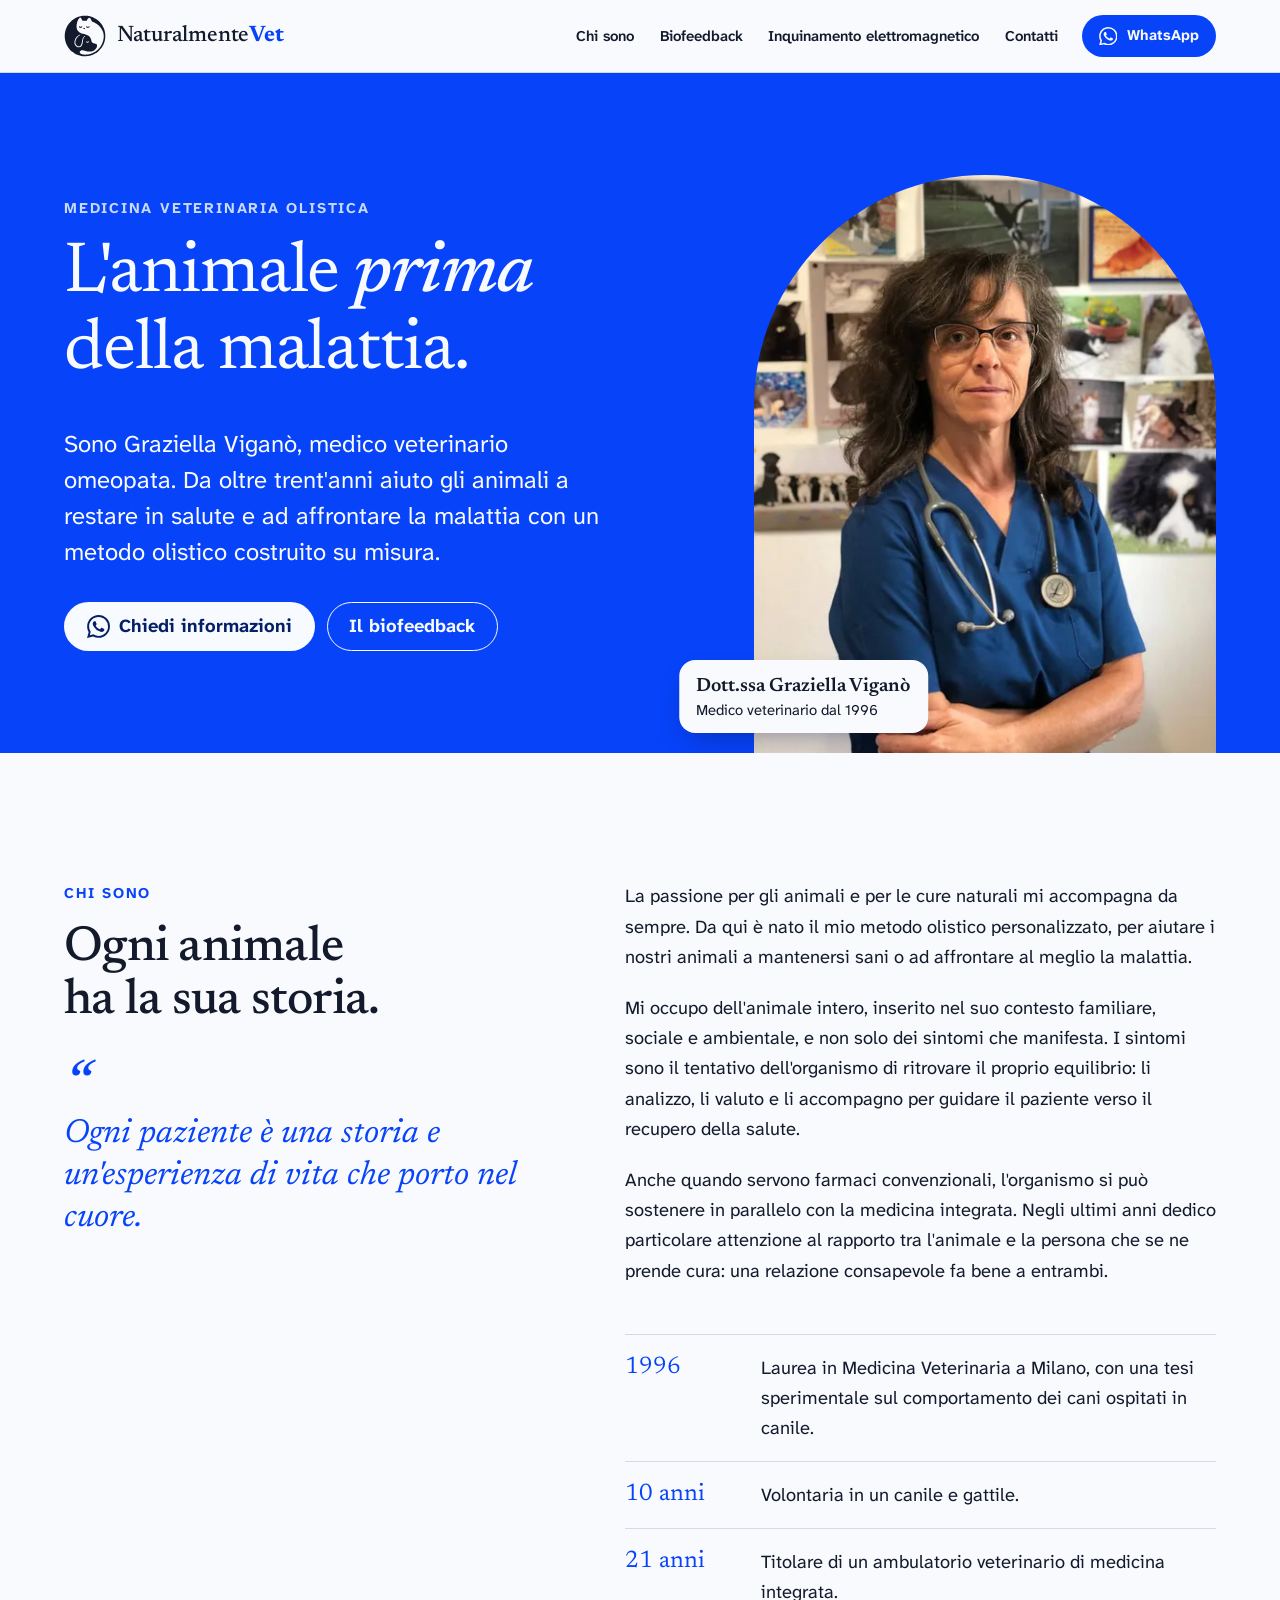
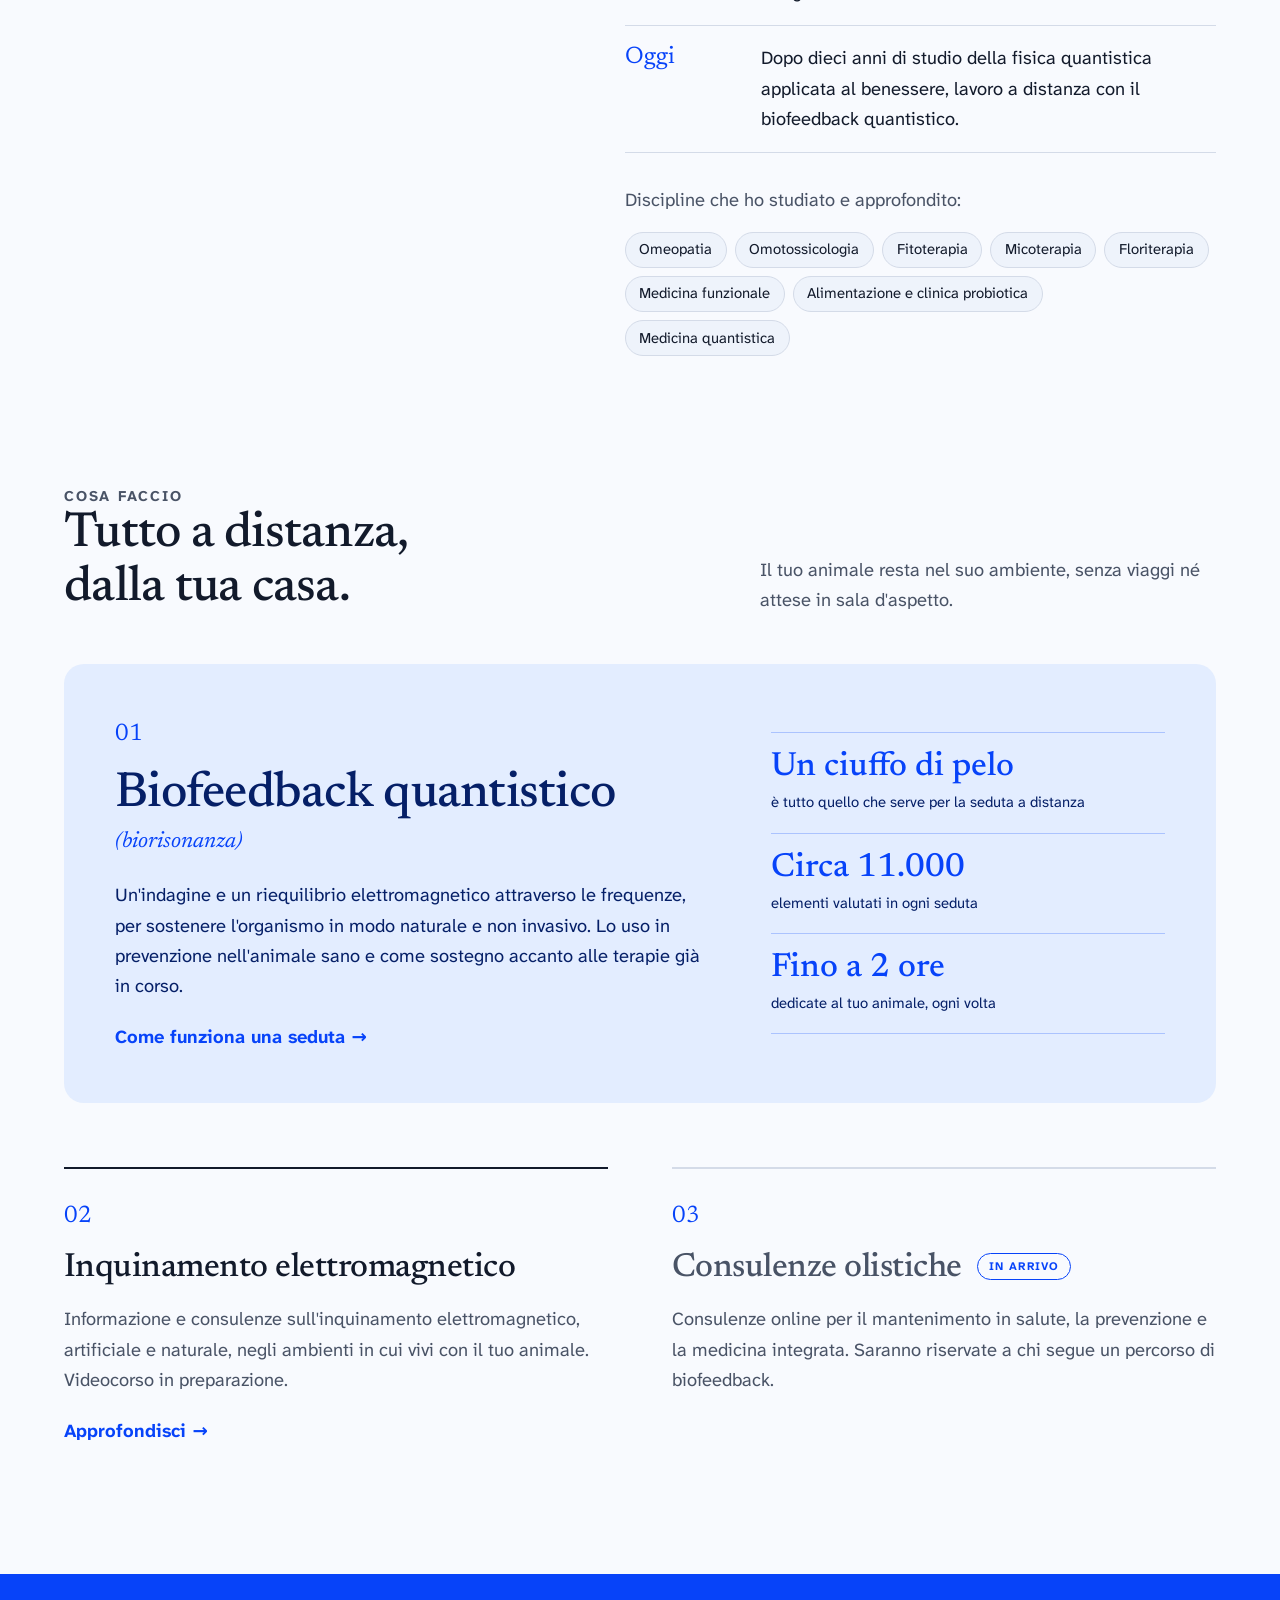
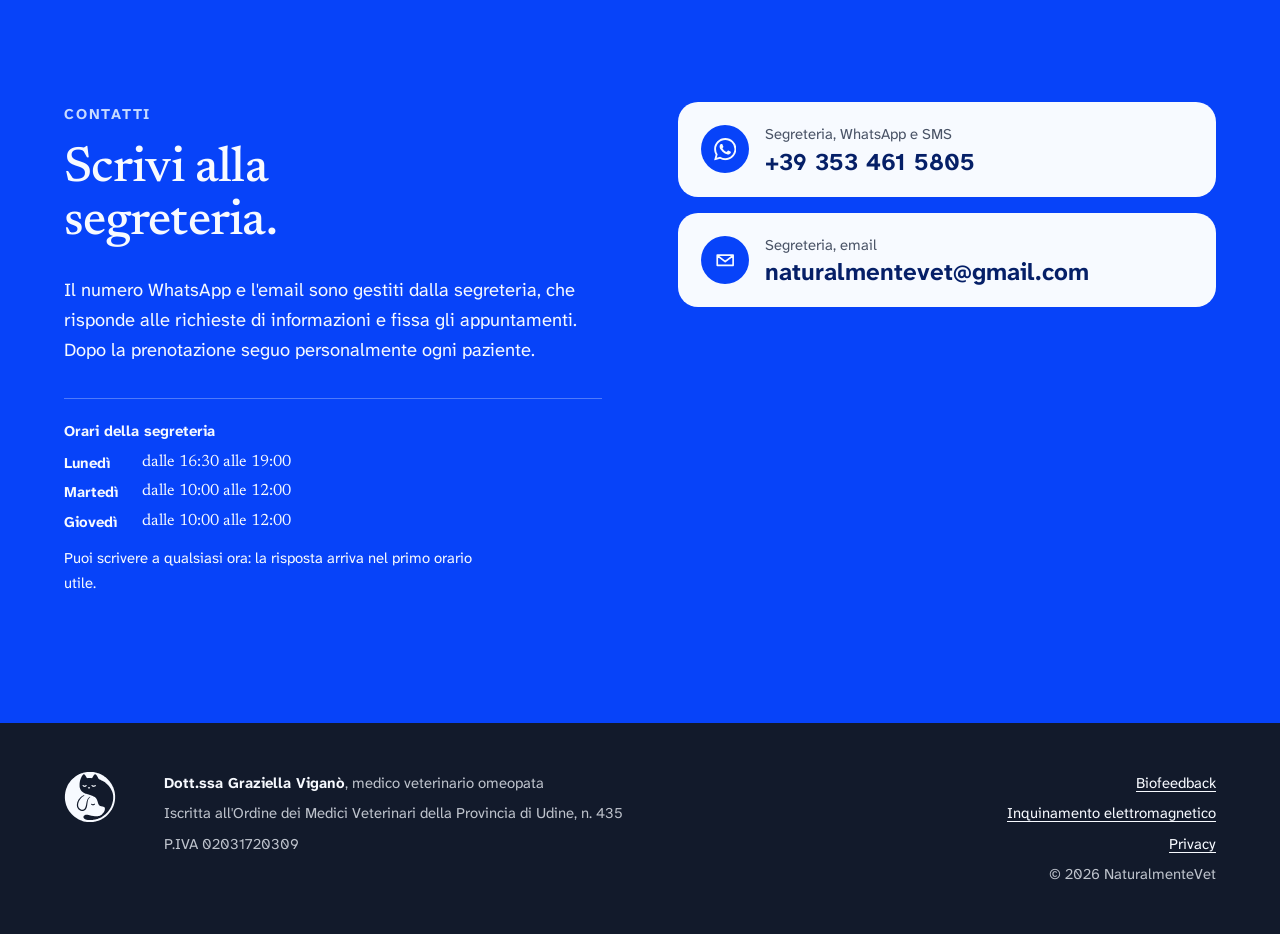
==== index.html @ 512d4fcc "Prima versione del sito naturalmentevet.it Sito statico: home, biofeedback, inquinamento elettromagn" ====
<!doctype html>
<html lang="it">
<head>
  <meta charset="utf-8">
  <meta name="viewport" content="width=device-width, initial-scale=1">
  <title>NaturalmenteVet | Dott.ssa Graziella Viganò, veterinaria olistica</title>
  <meta name="description" content="Graziella Viganò, medico veterinario omeopata dal 1996. Biofeedback quantistico a distanza e informazione sull'inquinamento elettromagnetico per il benessere di cani e gatti.">
  <link rel="canonical" href="https://naturalmentevet.it/">
  <meta name="theme-color" content="#0743f9">
  <meta property="og:type" content="website">
  <meta property="og:locale" content="it_IT">
  <meta property="og:site_name" content="NaturalmenteVet">
  <meta property="og:title" content="NaturalmenteVet | Dott.ssa Graziella Viganò">
  <meta property="og:description" content="Medicina veterinaria olistica e biofeedback quantistico a distanza.">
  <meta property="og:url" content="https://naturalmentevet.it/">
  <meta property="og:image" content="https://naturalmentevet.it/assets/img/og-image.jpg">
  <meta name="twitter:card" content="summary_large_image">
  <link rel="icon" href="favicon.ico" sizes="32x32">
  <link rel="icon" href="favicon.svg" type="image/svg+xml">
  <link rel="apple-touch-icon" href="apple-touch-icon.png">
  <link rel="preload" href="assets/fonts/newsreader.woff2" as="font" type="font/woff2" crossorigin>
  <link rel="preload" href="assets/fonts/atkinson.woff2" as="font" type="font/woff2" crossorigin>
  <link rel="stylesheet" href="assets/css/style.css">
  <script type="application/ld+json">
  {
    "@context": "https://schema.org",
    "@type": "VeterinaryCare",
    "name": "NaturalmenteVet, Dott.ssa Graziella Viganò",
    "url": "https://naturalmentevet.it/",
    "logo": "https://naturalmentevet.it/apple-touch-icon.png",
    "image": "https://naturalmentevet.it/assets/img/graziella-vigano-800.jpg",
    "telephone": "+393534615805",
    "email": "naturalmentevet@gmail.com",
    "areaServed": { "@type": "Country", "name": "Italia" },
    "vatID": "IT02031720309",
    "founder": {
      "@type": "Person",
      "name": "Graziella Viganò",
      "jobTitle": "Medico veterinario omeopata"
    }
  }
  </script>
</head>
<body>
  <a class="skip" href="#contenuto">Vai al contenuto</a>
  <header class="site-header">
    <div class="wrap">
      <a class="brand" href="./" aria-label="NaturalmenteVet, pagina iniziale">
        <img src="assets/img/logo.svg" alt="" width="42" height="42">
        <span class="brand-name">Naturalmente<b>Vet</b></span>
      </a>
      <nav class="nav" id="menu" aria-label="Principale">
        <ul>
          <li><a href="#chi-sono">Chi sono</a></li>
          <li><a href="biofeedback/">Biofeedback</a></li>
          <li><a href="inquinamento-elettromagnetico/">Inquinamento elettromagnetico</a></li>
          <li><a href="#contatti">Contatti</a></li>
        </ul>
      </nav>
      <a class="btn btn-primary btn-sm header-cta" href="https://wa.me/393534615805?text=Buongiorno%2C%20vorrei%20ricevere%20informazioni." target="_blank" rel="noopener" aria-label="Scrivi su WhatsApp">
        <svg aria-hidden="true"><use href="assets/img/icons.svg#i-wa"/></svg><span>WhatsApp</span>
      </a>
      <button class="menu-toggle" type="button" aria-expanded="false" aria-controls="menu">
        <svg aria-hidden="true"><use href="assets/img/icons.svg#i-menu"/></svg><span class="visually-hidden">Menu</span>
      </button>
    </div>
  </header>

  <main id="contenuto">
    <section class="hero" aria-labelledby="hero-title">
      <div class="wrap">
        <div class="hero-text">
          <p class="eyebrow rise">Medicina veterinaria olistica</p>
          <h1 id="hero-title" class="rise rise-2">L'animale <em>prima</em> della malattia.</h1>
          <p class="hero-lead rise rise-3">Sono Graziella Viganò, medico veterinario omeopata. Da oltre trent'anni aiuto gli animali a restare in salute e ad affrontare la malattia con un metodo olistico costruito su misura.</p>
          <div class="hero-actions rise rise-4">
            <a class="btn btn-light" href="https://wa.me/393534615805?text=Buongiorno%2C%20vorrei%20ricevere%20informazioni." target="_blank" rel="noopener">
              <svg aria-hidden="true"><use href="assets/img/icons.svg#i-wa"/></svg>Chiedi informazioni
            </a>
            <a class="btn btn-ghost" href="biofeedback/">Il biofeedback</a>
          </div>
        </div>
        <figure class="hero-figure rise rise-3">
          <picture>
            <source type="image/webp" srcset="assets/img/graziella-vigano-480.webp 480w, assets/img/graziella-vigano-800.webp 800w" sizes="(max-width: 52rem) 85vw, 32vw">
            <img src="assets/img/graziella-vigano-800.jpg" srcset="assets/img/graziella-vigano-480.jpg 480w, assets/img/graziella-vigano-800.jpg 800w" sizes="(max-width: 52rem) 85vw, 32vw" width="800" height="1000" alt="La dottoressa Graziella Viganò in divisa blu con lo stetoscopio, davanti a una parete di fotografie di cani e gatti" fetchpriority="high">
          </picture>
          <figcaption><strong>Dott.ssa Graziella Viganò</strong>Medico veterinario dal 1996</figcaption>
        </figure>
      </div>
    </section>

    <section class="section" id="chi-sono" aria-labelledby="chi-sono-title">
      <div class="wrap about">
        <div class="about-intro">
          <p class="eyebrow">Chi sono</p>
          <h2 id="chi-sono-title">Ogni animale ha la sua storia.</h2>
          <blockquote class="quote">Ogni paziente è una storia e un'esperienza di vita che porto nel cuore.</blockquote>
        </div>
        <div>
          <div class="prose">
            <p>La passione per gli animali e per le cure naturali mi accompagna da sempre. Da qui è nato il mio metodo olistico personalizzato, per aiutare i nostri animali a mantenersi sani o ad affrontare al meglio la malattia.</p>
            <p>Mi occupo dell'animale intero, inserito nel suo contesto familiare, sociale e ambientale, e non solo dei sintomi che manifesta. I sintomi sono il tentativo dell'organismo di ritrovare il proprio equilibrio: li analizzo, li valuto e li accompagno per guidare il paziente verso il recupero della salute.</p>
            <p>Anche quando servono farmaci convenzionali, l'organismo si può sostenere in parallelo con la medicina integrata. Negli ultimi anni dedico particolare attenzione al rapporto tra l'animale e la persona che se ne prende cura: una relazione consapevole fa bene a entrambi.</p>
          </div>

          <ol class="timeline" aria-label="Percorso professionale">
            <li><span class="when">1996</span><p>Laurea in Medicina Veterinaria a Milano, con una tesi sperimentale sul comportamento dei cani ospitati in canile.</p></li>
            <li><span class="when">10 anni</span><p>Volontaria in un canile e gattile.</p></li>
            <li><span class="when">21 anni</span><p>Titolare di un ambulatorio veterinario di medicina integrata.</p></li>
            <li><span class="when">Oggi</span><p>Dopo dieci anni di studio della fisica quantistica applicata al benessere, lavoro a distanza con il biofeedback quantistico.</p></li>
          </ol>

          <p class="muted" style="margin:2rem 0 0">Discipline che ho studiato e approfondito:</p>
          <ul class="chips">
            <li>Omeopatia</li><li>Omotossicologia</li><li>Fitoterapia</li><li>Micoterapia</li><li>Floriterapia</li><li>Medicina funzionale</li><li>Alimentazione e clinica probiotica</li><li>Medicina quantistica</li>
          </ul>
        </div>
      </div>
    </section>

    <section class="section" id="servizi" aria-labelledby="servizi-title" style="padding-top:0">
      <div class="wrap">
        <div class="services-head">
          <div>
            <p class="eyebrow">Cosa faccio</p>
            <h2 id="servizi-title">Tutto a distanza, dalla tua casa.</h2>
          </div>
          <p>Il tuo animale resta nel suo ambiente, senza viaggi né attese in sala d'aspetto.</p>
        </div>

        <article class="feature">
          <div>
            <p class="num">01</p>
            <h3>Biofeedback quantistico <small>(biorisonanza)</small></h3>
            <p>Un'indagine e un riequilibrio elettromagnetico attraverso le frequenze, per sostenere l'organismo in modo naturale e non invasivo. Lo uso in prevenzione nell'animale sano e come sostegno accanto alle terapie già in corso.</p>
            <a class="link-arrow" href="biofeedback/">Come funziona una seduta</a>
          </div>
          <ul class="facts">
            <li><strong>Un ciuffo di pelo</strong><span>è tutto quello che serve per la seduta a distanza</span></li>
            <li><strong>Circa 11.000</strong><span>elementi valutati in ogni seduta</span></li>
            <li><strong>Fino a 2 ore</strong><span>dedicate al tuo animale, ogni volta</span></li>
          </ul>
        </article>

        <div class="service-list">
          <article class="service">
            <p class="num">02</p>
            <h3>Inquinamento elettromagnetico</h3>
            <p>Informazione e consulenze sull'inquinamento elettromagnetico, artificiale e naturale, negli ambienti in cui vivi con il tuo animale. Videocorso in preparazione.</p>
            <a class="link-arrow" href="inquinamento-elettromagnetico/">Approfondisci</a>
          </article>
          <article class="service is-soon">
            <p class="num">03</p>
            <h3>Consulenze olistiche <span class="badge">In arrivo</span></h3>
            <p>Consulenze online per il mantenimento in salute, la prevenzione e la medicina integrata. Saranno riservate a chi segue un percorso di biofeedback.</p>
          </article>
        </div>
      </div>
    </section>

    <section class="section contact" id="contatti" aria-labelledby="contatti-title">
      <div class="wrap">
        <div>
          <p class="eyebrow">Contatti</p>
          <h2 id="contatti-title">Scrivi alla segreteria.</h2>
          <p>Il numero WhatsApp e l'email sono gestiti dalla segreteria, che risponde alle richieste di informazioni e fissa gli appuntamenti. Dopo la prenotazione seguo personalmente ogni paziente.</p>
          <div class="hours">
            <p style="margin:0"><strong>Orari della segreteria</strong></p>
            <dl>
              <dt>Lunedì</dt><dd>dalle 16:30 alle 19:00</dd>
              <dt>Martedì</dt><dd>dalle 10:00 alle 12:00</dd>
              <dt>Giovedì</dt><dd>dalle 10:00 alle 12:00</dd>
            </dl>
            <p style="margin:0.75rem 0 0">Puoi scrivere a qualsiasi ora: la risposta arriva nel primo orario utile.</p>
          </div>
        </div>
        <ul class="channels">
          <li>
            <a class="channel" href="https://wa.me/393534615805?text=Buongiorno%2C%20vorrei%20ricevere%20informazioni." target="_blank" rel="noopener">
              <span class="icon"><svg aria-hidden="true"><use href="assets/img/icons.svg#i-wa"/></svg></span>
              <span><small>Segreteria, WhatsApp e SMS</small><strong>+39 353 461 5805</strong></span>
            </a>
          </li>
          <li>
            <a class="channel" href="mailto:naturalmentevet@gmail.com?subject=Richiesta%20informazioni%20dal%20sito">
              <span class="icon"><svg aria-hidden="true"><use href="assets/img/icons.svg#i-mail"/></svg></span>
              <span><small>Segreteria, email</small><strong>naturalmentevet@gmail.com</strong></span>
            </a>
          </li>
        </ul>
      </div>
    </section>
  </main>

  <footer class="site-footer">
    <div class="wrap">
      <img src="assets/img/logo-light.svg" alt="" width="52" height="52">
      <div>
        <p><strong>Dott.ssa Graziella Viganò</strong>, medico veterinario omeopata</p>
        <p>Iscritta all'Ordine dei Medici Veterinari della Provincia di Udine, n. 435</p>
        <p>P.IVA 02031720309</p>
      </div>
      <ul class="footer-links">
        <li><a href="biofeedback/">Biofeedback</a></li>
        <li><a href="inquinamento-elettromagnetico/">Inquinamento elettromagnetico</a></li>
        <li><a href="privacy/">Privacy</a></li>
        <li>&copy; <span data-year>2026</span> NaturalmenteVet</li>
      </ul>
    </div>
  </footer>

  <script src="assets/js/main.js" defer></script>
</body>
</html>
---- assets/css/style.css ----
/* NaturalmenteVet: foglio di stile unico.
   Palette in OKLCH con fallback esadecimale per browser datati. */

@font-face {
  font-family: "Newsreader";
  src: url("../fonts/newsreader.woff2") format("woff2");
  font-weight: 200 800;
  font-style: normal;
  font-display: swap;
}
@font-face {
  font-family: "Newsreader";
  src: url("../fonts/newsreader-italic.woff2") format("woff2");
  font-weight: 200 800;
  font-style: italic;
  font-display: swap;
}
@font-face {
  font-family: "Atkinson Hyperlegible Next";
  src: url("../fonts/atkinson.woff2") format("woff2");
  font-weight: 200 800;
  font-style: normal;
  font-display: swap;
}

:root {
  --blue: #0743f9;
  --blue-strong: #0232d0;
  --blue-ink: #051f67;
  --blue-tint: #e3edff;
  --blue-mist: #c9dbff;
  --ink: #121a2b;
  --ink-soft: #495366;
  --paper: #f8fafe;
  --paper-2: #eef3fb;
  --line: #d4dbe8;
  --on-blue: #f7faff;

  --font-display: "Newsreader", "Iowan Old Style", Georgia, serif;
  --font-body: "Atkinson Hyperlegible Next", "Segoe UI", system-ui, sans-serif;

  --step--1: clamp(0.875rem, 0.85rem + 0.1vw, 0.94rem);
  --step-0: clamp(1.06rem, 1.02rem + 0.2vw, 1.15rem);
  --step-1: clamp(1.3rem, 1.2rem + 0.45vw, 1.5rem);
  --step-2: clamp(1.65rem, 1.45rem + 0.9vw, 2.1rem);
  --step-3: clamp(2.1rem, 1.7rem + 1.8vw, 3.1rem);
  --step-4: clamp(2.6rem, 1.9rem + 3.2vw, 4.6rem);

  --gutter: clamp(1rem, 0.6rem + 2vw, 2.5rem);
  --max: 72rem;
  --radius: 1.25rem;
  --ease-out: cubic-bezier(0.22, 1, 0.36, 1);
}

@supports (color: oklch(0 0 0)) {
  :root {
    --blue: oklch(0.5 0.27 264);
    --blue-strong: oklch(0.43 0.24 264);
    --blue-ink: oklch(0.28 0.13 264);
    --blue-tint: oklch(0.945 0.03 264);
    --blue-mist: oklch(0.89 0.055 264);
    --ink: oklch(0.22 0.035 264);
    --ink-soft: oklch(0.44 0.035 264);
    --paper: oklch(0.985 0.006 264);
    --paper-2: oklch(0.962 0.012 264);
    --line: oklch(0.89 0.02 264);
    --on-blue: oklch(0.985 0.008 264);
  }
}

/* Base */
*, *::before, *::after { box-sizing: border-box; }
html { -webkit-text-size-adjust: 100%; scroll-behavior: smooth; scroll-padding-top: 5.5rem; }
body {
  margin: 0;
  background: var(--paper);
  color: var(--ink);
  font-family: var(--font-body);
  font-size: var(--step-0);
  line-height: 1.65;
  text-rendering: optimizeLegibility;
  -webkit-font-smoothing: antialiased;
}
img, svg { display: block; max-width: 100%; height: auto; }
a { color: var(--blue); text-underline-offset: 0.2em; text-decoration-thickness: 1px; }
a:hover { color: var(--blue-strong); }
:focus-visible { outline: 3px solid var(--blue); outline-offset: 3px; border-radius: 4px; }
p { margin: 0 0 1.1em; }
h1, h2, h3 {
  font-family: var(--font-display);
  font-weight: 500;
  line-height: 1.08;
  letter-spacing: -0.015em;
  margin: 0 0 0.5em;
  text-wrap: balance;
}
h1 { font-size: var(--step-4); }
h2 { font-size: var(--step-3); }
h3 { font-size: var(--step-2); line-height: 1.15; }
em { font-style: italic; }
.wrap { width: min(100% - 2 * var(--gutter), var(--max)); margin-inline: auto; }
.prose { max-width: 66ch; }
.eyebrow {
  font-size: var(--step--1);
  font-weight: 700;
  letter-spacing: 0.12em;
  text-transform: uppercase;
  color: var(--blue);
  margin: 0 0 1rem;
}
.skip {
  position: absolute; left: 1rem; top: -4rem; z-index: 100;
  background: var(--ink); color: var(--on-blue); padding: 0.6rem 1rem; border-radius: 0.5rem;
}
.skip:focus { top: 1rem; color: var(--on-blue); }

/* Bottoni */
.btn {
  display: inline-flex; align-items: center; gap: 0.6rem;
  min-height: 3rem; padding: 0.75rem 1.35rem;
  border-radius: 999px; border: 1.5px solid transparent;
  font: 700 var(--step-0)/1.2 var(--font-body);
  text-decoration: none; cursor: pointer;
  transition: background-color 200ms var(--ease-out), color 200ms var(--ease-out), border-color 200ms var(--ease-out), transform 200ms var(--ease-out);
}
.btn svg { width: 1.25em; height: 1.25em; flex: none; }
.btn:active { transform: scale(0.98); }
.btn-primary { background: var(--blue); color: var(--on-blue); }
.btn-primary:hover { background: var(--blue-strong); color: var(--on-blue); }
.btn-light { background: var(--on-blue); color: var(--blue-ink); }
.btn-light:hover { background: var(--blue-tint); color: var(--blue-ink); }
.btn-ghost { border-color: currentColor; color: inherit; background: transparent; }
.btn-ghost:hover { background: color-mix(in oklab, currentColor 10%, transparent); color: inherit; }
.btn-sm { min-height: 2.6rem; padding: 0.5rem 1rem; font-size: var(--step--1); }

/* Header */
.site-header {
  position: sticky; top: 0; z-index: 50;
  background: color-mix(in oklab, var(--paper) 92%, transparent);
  backdrop-filter: saturate(1.4) blur(10px);
  -webkit-backdrop-filter: saturate(1.4) blur(10px);
  border-bottom: 1px solid var(--line);
}
.site-header .wrap { display: flex; align-items: center; gap: 1.5rem; min-height: 4.5rem; }
.brand { display: flex; align-items: center; gap: 0.7rem; text-decoration: none; color: var(--ink); margin-right: auto; }
.brand img { width: 2.6rem; height: 2.6rem; }
.brand-name { font-family: var(--font-display); font-size: 1.4rem; font-weight: 500; letter-spacing: -0.01em; line-height: 1; }
.brand-name b { font-weight: 700; color: var(--blue); }
.nav ul { list-style: none; display: flex; gap: 1.6rem; margin: 0; padding: 0; }
.nav a { color: var(--ink); text-decoration: none; font-weight: 600; font-size: var(--step--1); padding: 0.4rem 0; border-bottom: 2px solid transparent; }
.nav a:hover, .nav a[aria-current="page"] { color: var(--blue); border-bottom-color: currentColor; }
.menu-toggle { display: none; }

@media (max-width: 56rem) {
  .site-header .wrap { gap: 0.75rem; }
  .header-cta span { display: none; }
  .header-cta { padding-inline: 0.8rem; }
  .menu-toggle {
    display: inline-flex; align-items: center; justify-content: center;
    width: 2.75rem; height: 2.75rem; border-radius: 999px;
    border: 1.5px solid var(--line); background: var(--paper); color: var(--ink); cursor: pointer;
  }
  .menu-toggle svg { width: 1.3rem; height: 1.3rem; }
  .nav {
    position: absolute; inset: 100% 0 auto 0;
    background: var(--paper); border-bottom: 1px solid var(--line);
    display: none;
  }
  .nav.is-open { display: block; animation: drop 260ms var(--ease-out); }
  .nav ul { flex-direction: column; gap: 0; width: min(100% - 2 * var(--gutter), var(--max)); margin-inline: auto; padding: 0.5rem 0 1rem; }
  .nav a { display: block; font-size: var(--step-0); padding: 0.85rem 0; border-bottom: 1px solid var(--line); }
  .nav li:last-child a { border-bottom: 0; }
}
@keyframes drop { from { opacity: 0; transform: translateY(-6px); } to { opacity: 1; transform: none; } }

/* Hero home */
.hero {
  background: var(--blue);
  color: var(--on-blue);
  overflow: hidden;
  position: relative;
}
.hero .wrap {
  display: grid;
  grid-template-columns: minmax(0, 1.15fr) minmax(0, 0.85fr);
  gap: clamp(2rem, 5vw, 5rem);
  align-items: end;
  padding-top: clamp(3rem, 8vw, 6.5rem);
}
.hero-text { padding-bottom: clamp(3rem, 8vw, 6.5rem); }
.hero .eyebrow { color: var(--blue-mist); }
.hero h1 { color: var(--on-blue); font-weight: 400; max-width: 14ch; }
.hero h1 em { font-weight: 500; }
.hero-lead { font-size: var(--step-1); line-height: 1.5; max-width: 34ch; color: var(--on-blue); margin-bottom: 2rem; }
.hero-actions { display: flex; flex-wrap: wrap; gap: 0.75rem; }
.hero-figure { margin: 0; position: relative; align-self: end; }
.hero-figure img {
  width: 100%; aspect-ratio: 4 / 5; object-fit: cover;
  border-radius: 999px 999px 0 0;
}
.hero-figure figcaption {
  position: absolute; left: 0; bottom: 1.25rem;
  transform: translateX(-30%);
  background: var(--paper); color: var(--ink);
  border-radius: 1rem; padding: 0.85rem 1.1rem;
  font-size: var(--step--1); line-height: 1.35;
  box-shadow: 0 12px 30px -12px oklch(0.2 0.1 264 / 0.45);
}
.hero-figure figcaption strong { display: block; font-family: var(--font-display); font-size: 1.2rem; font-weight: 600; }

@media (max-width: 52rem) {
  .hero .wrap { grid-template-columns: 1fr; }
  .hero-text { padding-bottom: 0; }
  .hero-figure { max-width: 24rem; width: 85%; margin-inline: auto; }
  .hero-figure figcaption { transform: translateX(-12%); }
}

@media (prefers-reduced-motion: no-preference) {
  .rise { animation: rise 900ms var(--ease-out) both; }
  .rise-2 { animation-delay: 120ms; }
  .rise-3 { animation-delay: 240ms; }
  .rise-4 { animation-delay: 360ms; }
}
@keyframes rise { from { opacity: 0; transform: translateY(18px); } to { opacity: 1; transform: none; } }

/* Sezioni */
.section { padding-block: clamp(4rem, 10vw, 8rem); }
.section-tight { padding-block: clamp(3rem, 7vw, 5rem); }

/* Chi sono */
.about { display: grid; grid-template-columns: minmax(0, 0.9fr) minmax(0, 1.1fr); gap: clamp(2rem, 6vw, 6rem); }
.about-intro { align-self: start; position: sticky; top: 7rem; }
.about-intro h2 { max-width: 12ch; }
.quote {
  margin: 2.5rem 0 0; padding: 0;
  font-family: var(--font-display); font-style: italic; font-size: var(--step-2); line-height: 1.25;
  color: var(--blue);
}
.quote::before { content: "\201C"; display: block; font-size: 4rem; line-height: 0.6; margin-bottom: 0.4rem; }

.timeline { list-style: none; margin: 3rem 0 0; padding: 0; border-top: 1px solid var(--line); }
.timeline li { display: grid; grid-template-columns: 7.5rem 1fr; gap: 1rem; padding: 1.1rem 0; border-bottom: 1px solid var(--line); }
.timeline .when { font-family: var(--font-display); font-size: var(--step-1); color: var(--blue); line-height: 1.2; }
.timeline p { margin: 0; }
.chips { list-style: none; display: flex; flex-wrap: wrap; gap: 0.5rem; margin: 1rem 0 0; padding: 0; }
.chips li { background: var(--paper-2); border: 1px solid var(--line); border-radius: 999px; padding: 0.3rem 0.85rem; font-size: var(--step--1); }

@media (max-width: 52rem) {
  .about { grid-template-columns: 1fr; }
  .about-intro { position: static; }
  .timeline li { grid-template-columns: 1fr; gap: 0.15rem; }
}

/* Servizi */
.services-head { display: flex; flex-wrap: wrap; align-items: end; justify-content: space-between; gap: 1rem 3rem; margin-bottom: 3rem; }
.services-head h2 { margin: 0; max-width: 16ch; }
.services-head p { max-width: 38ch; margin: 0; color: var(--ink-soft); }

.feature {
  display: grid; grid-template-columns: minmax(0, 1.2fr) minmax(0, 0.8fr);
  gap: clamp(2rem, 5vw, 4rem);
  background: var(--blue-tint);
  border-radius: var(--radius);
  padding: clamp(1.5rem, 4vw, 3.5rem);
  color: var(--blue-ink);
}
.feature .num, .service .num { font-family: var(--font-display); font-size: var(--step-1); color: var(--blue); margin: 0 0 0.75rem; }
.feature h3 { font-size: var(--step-3); color: var(--blue-ink); }
.feature h3 small { display: block; font-size: 0.45em; font-style: italic; font-weight: 400; color: var(--blue); margin-top: 0.4rem; letter-spacing: 0; }
.facts { list-style: none; margin: 0; padding: 0; align-self: center; }
.facts li { padding: 1rem 0; border-top: 1px solid color-mix(in oklab, var(--blue) 25%, transparent); }
.facts li:last-child { border-bottom: 1px solid color-mix(in oklab, var(--blue) 25%, transparent); }
.facts strong { display: block; font-family: var(--font-display); font-size: var(--step-2); font-weight: 500; color: var(--blue); line-height: 1.1; }
.facts span { font-size: var(--step--1); }

.service-list { display: grid; grid-template-columns: 1fr 1fr; gap: 0 clamp(2rem, 5vw, 4rem); margin-top: clamp(2.5rem, 5vw, 4rem); }
.service { padding-top: 1.75rem; border-top: 2px solid var(--ink); }
.service h3 { font-size: var(--step-2); }
.service p { color: var(--ink-soft); }
.service.is-soon { border-top-color: var(--line); }
.service.is-soon h3 { color: var(--ink-soft); }
.badge {
  display: inline-block; vertical-align: middle;
  font: 700 0.72rem/1 var(--font-body); letter-spacing: 0.1em; text-transform: uppercase;
  border: 1.5px solid currentColor; border-radius: 999px; padding: 0.4rem 0.65rem;
  color: var(--blue); margin-left: 0.5rem; position: relative; top: -0.2em;
}
.link-arrow { font-weight: 700; text-decoration: none; display: inline-flex; align-items: center; gap: 0.4rem; }
.link-arrow::after { content: "\2192"; transition: transform 200ms var(--ease-out); }
.link-arrow:hover::after { transform: translateX(4px); }

@media (max-width: 52rem) {
  .feature, .service-list { grid-template-columns: 1fr; }
  .service-list { gap: 2.5rem; }
}

/* Contatti (segreteria) */
.contact { background: var(--blue); color: var(--on-blue); }
.contact .wrap { display: grid; grid-template-columns: minmax(0, 1fr) minmax(0, 1fr); gap: clamp(2rem, 6vw, 6rem); align-items: start; }
.contact .eyebrow { color: var(--blue-mist); }
.contact h2 { color: var(--on-blue); max-width: 12ch; }
.contact p { max-width: 44ch; }
.contact p a { color: var(--on-blue); }
.channels { list-style: none; margin: 0; padding: 0; display: grid; gap: 1rem; }
.channel {
  display: flex; align-items: center; gap: 1rem;
  padding: 1.25rem 1.4rem; border-radius: var(--radius);
  background: var(--on-blue); color: var(--blue-ink); text-decoration: none;
  transition: transform 220ms var(--ease-out), box-shadow 220ms var(--ease-out);
}
.channel:hover { color: var(--blue-ink); transform: translateY(-2px); box-shadow: 0 16px 30px -18px oklch(0.15 0.1 264 / 0.7); }
.channel .icon { flex: none; width: 3rem; height: 3rem; border-radius: 999px; display: grid; place-items: center; background: var(--blue); color: var(--on-blue); }
.channel .icon svg { width: 1.4rem; height: 1.4rem; }
.channel small { display: block; font-size: var(--step--1); color: var(--ink-soft); }
.channel strong { display: block; font-size: var(--step-1); font-weight: 700; line-height: 1.25; word-break: break-word; }
.hours { margin-top: 2rem; padding-top: 1.25rem; border-top: 1px solid color-mix(in oklab, var(--on-blue) 30%, transparent); font-size: var(--step--1); }
.hours dl { margin: 0.5rem 0 0; display: grid; grid-template-columns: auto 1fr; gap: 0.3rem 1.5rem; }
.hours dt { font-weight: 700; }
.hours dd { margin: 0; font-family: var(--font-display); font-size: 1.1em; line-height: 1.35; }

@media (max-width: 52rem) {
  .contact .wrap { grid-template-columns: 1fr; }
}

/* Pagine interne */
.page-hero { padding-block: clamp(3rem, 8vw, 6rem) clamp(2rem, 5vw, 3.5rem); border-bottom: 1px solid var(--line); }
.page-hero h1 { max-width: 16ch; color: var(--ink); }
.page-hero h1 small { display: block; font-size: 0.42em; font-style: italic; font-weight: 400; color: var(--blue); margin-top: 0.6rem; letter-spacing: 0; }
.page-hero .lead { font-size: var(--step-1); line-height: 1.5; max-width: 46ch; color: var(--ink-soft); margin: 1.5rem 0 0; }
.breadcrumb { font-size: var(--step--1); margin-bottom: 1.5rem; }
.breadcrumb a { color: var(--ink-soft); }

.article { display: grid; grid-template-columns: minmax(0, 1fr) 20rem; gap: clamp(2rem, 6vw, 5rem); align-items: start; }
.article h2 { font-size: var(--step-2); margin-top: 3rem; }
.article h2:first-child { margin-top: 0; }
.article ul.plain { padding-left: 1.2rem; }
.article ul.plain li { margin-bottom: 0.5rem; }
.article ul.plain li::marker { color: var(--blue); }

.aside {
  position: sticky; top: 6rem;
  background: var(--paper-2); border: 1px solid var(--line); border-radius: var(--radius);
  padding: 1.5rem;
}
.aside h2 { font-size: var(--step-1); margin: 0 0 1rem; }
.aside dl { margin: 0 0 1.5rem; }
.aside dt { font-size: var(--step--1); color: var(--ink-soft); }
.aside dd { margin: 0 0 0.9rem; font-weight: 700; line-height: 1.4; }
.aside .btn { width: 100%; justify-content: center; }
.aside .note { font-size: var(--step--1); color: var(--ink-soft); margin: 0.85rem 0 0; }

.who { list-style: none; padding: 0; margin: 1.5rem 0; display: grid; gap: 1px; background: var(--line); border: 1px solid var(--line); border-radius: var(--radius); overflow: hidden; }
.who li { background: var(--paper); padding: 1.2rem 1.4rem; }
.who strong { display: block; font-family: var(--font-display); font-size: var(--step-1); font-weight: 600; color: var(--blue); }

.freq { width: 100%; border-collapse: collapse; margin: 1.5rem 0; }
.freq th, .freq td { text-align: left; padding: 0.9rem 0.75rem 0.9rem 0; border-bottom: 1px solid var(--line); vertical-align: top; }
.freq th { font-weight: 400; color: var(--ink-soft); }
.freq td { font-weight: 700; color: var(--blue-ink); white-space: nowrap; }

.callout { background: var(--blue-tint); color: var(--blue-ink); border-radius: var(--radius); padding: 1.5rem 1.6rem; margin: 2.5rem 0 0; }
.callout p:last-child { margin: 0; }
.callout strong { color: var(--blue-ink); }

.two-col { display: grid; grid-template-columns: 1fr 1fr; gap: 1.5rem; margin: 1.5rem 0; }
.two-col > div { border-top: 2px solid var(--blue); padding-top: 1rem; }
.two-col h3 { font-size: var(--step-1); }
.two-col p { margin: 0; color: var(--ink-soft); }

@media (max-width: 56rem) {
  .article { grid-template-columns: 1fr; }
  .aside { position: static; }
}
@media (max-width: 36rem) {
  .two-col { grid-template-columns: 1fr; }
  .freq td { white-space: normal; }
}

/* Banda finale CTA nelle pagine interne */
.cta-band { background: var(--blue); color: var(--on-blue); }
.cta-band .wrap { display: flex; flex-wrap: wrap; align-items: center; justify-content: space-between; gap: 1.5rem 3rem; padding-block: clamp(3rem, 6vw, 4.5rem); }
.cta-band h2 { color: var(--on-blue); margin: 0; font-size: var(--step-3); max-width: 18ch; }
.cta-band p { margin: 0.75rem 0 0; color: var(--blue-mist); max-width: 46ch; }

/* Footer */
.site-footer { background: var(--ink); color: color-mix(in oklab, var(--on-blue) 78%, var(--ink)); font-size: var(--step--1); }
.site-footer .wrap { display: grid; grid-template-columns: auto 1fr auto; gap: 1.5rem 3rem; align-items: start; padding-block: 3rem; }
.site-footer img { width: 3.25rem; height: 3.25rem; }
.site-footer p { margin: 0 0 0.35rem; }
.site-footer strong { color: var(--on-blue); font-weight: 700; }
.site-footer a { color: var(--on-blue); }
.footer-links { list-style: none; margin: 0; padding: 0; display: grid; gap: 0.35rem; text-align: right; }
@media (max-width: 44rem) {
  .site-footer .wrap { grid-template-columns: 1fr; }
  .footer-links { text-align: left; }
}

/* Utility */
.visually-hidden { position: absolute !important; width: 1px; height: 1px; overflow: hidden; clip: rect(0 0 0 0); white-space: nowrap; }
.muted { color: var(--ink-soft); }
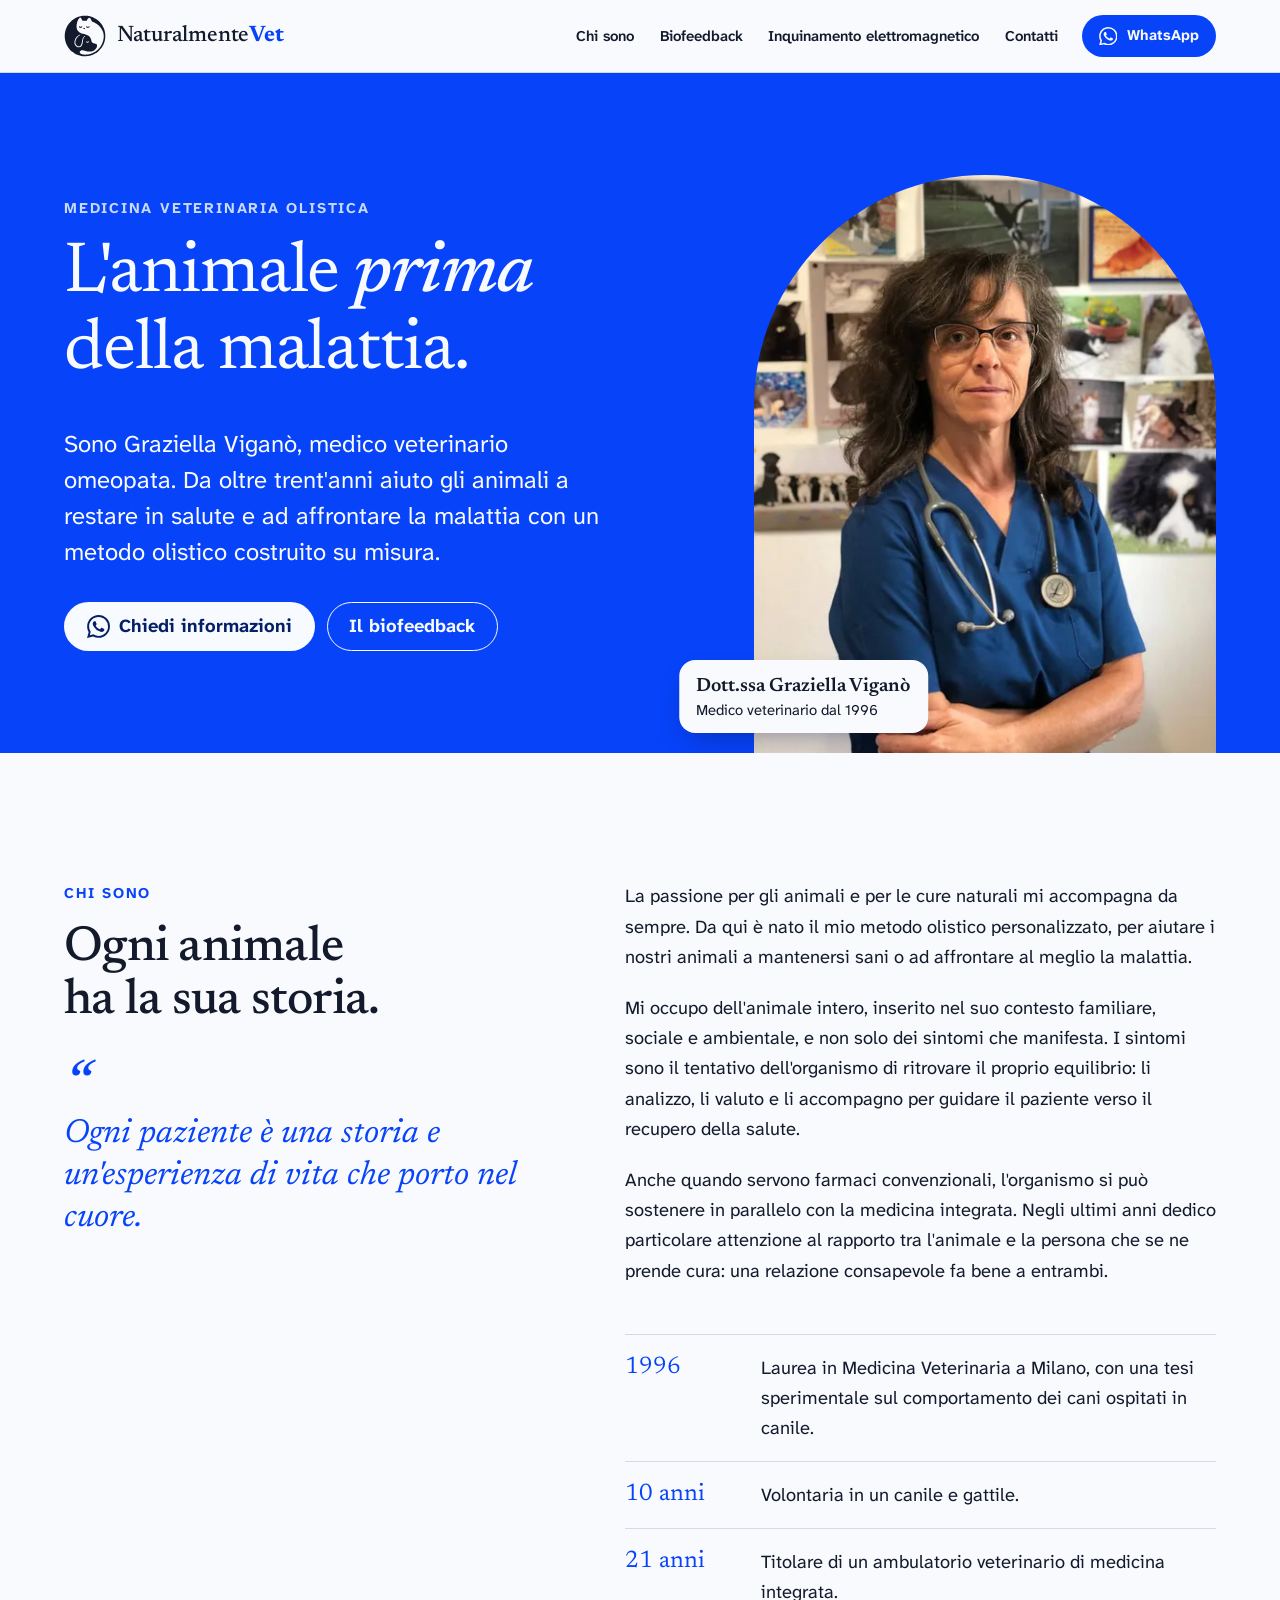
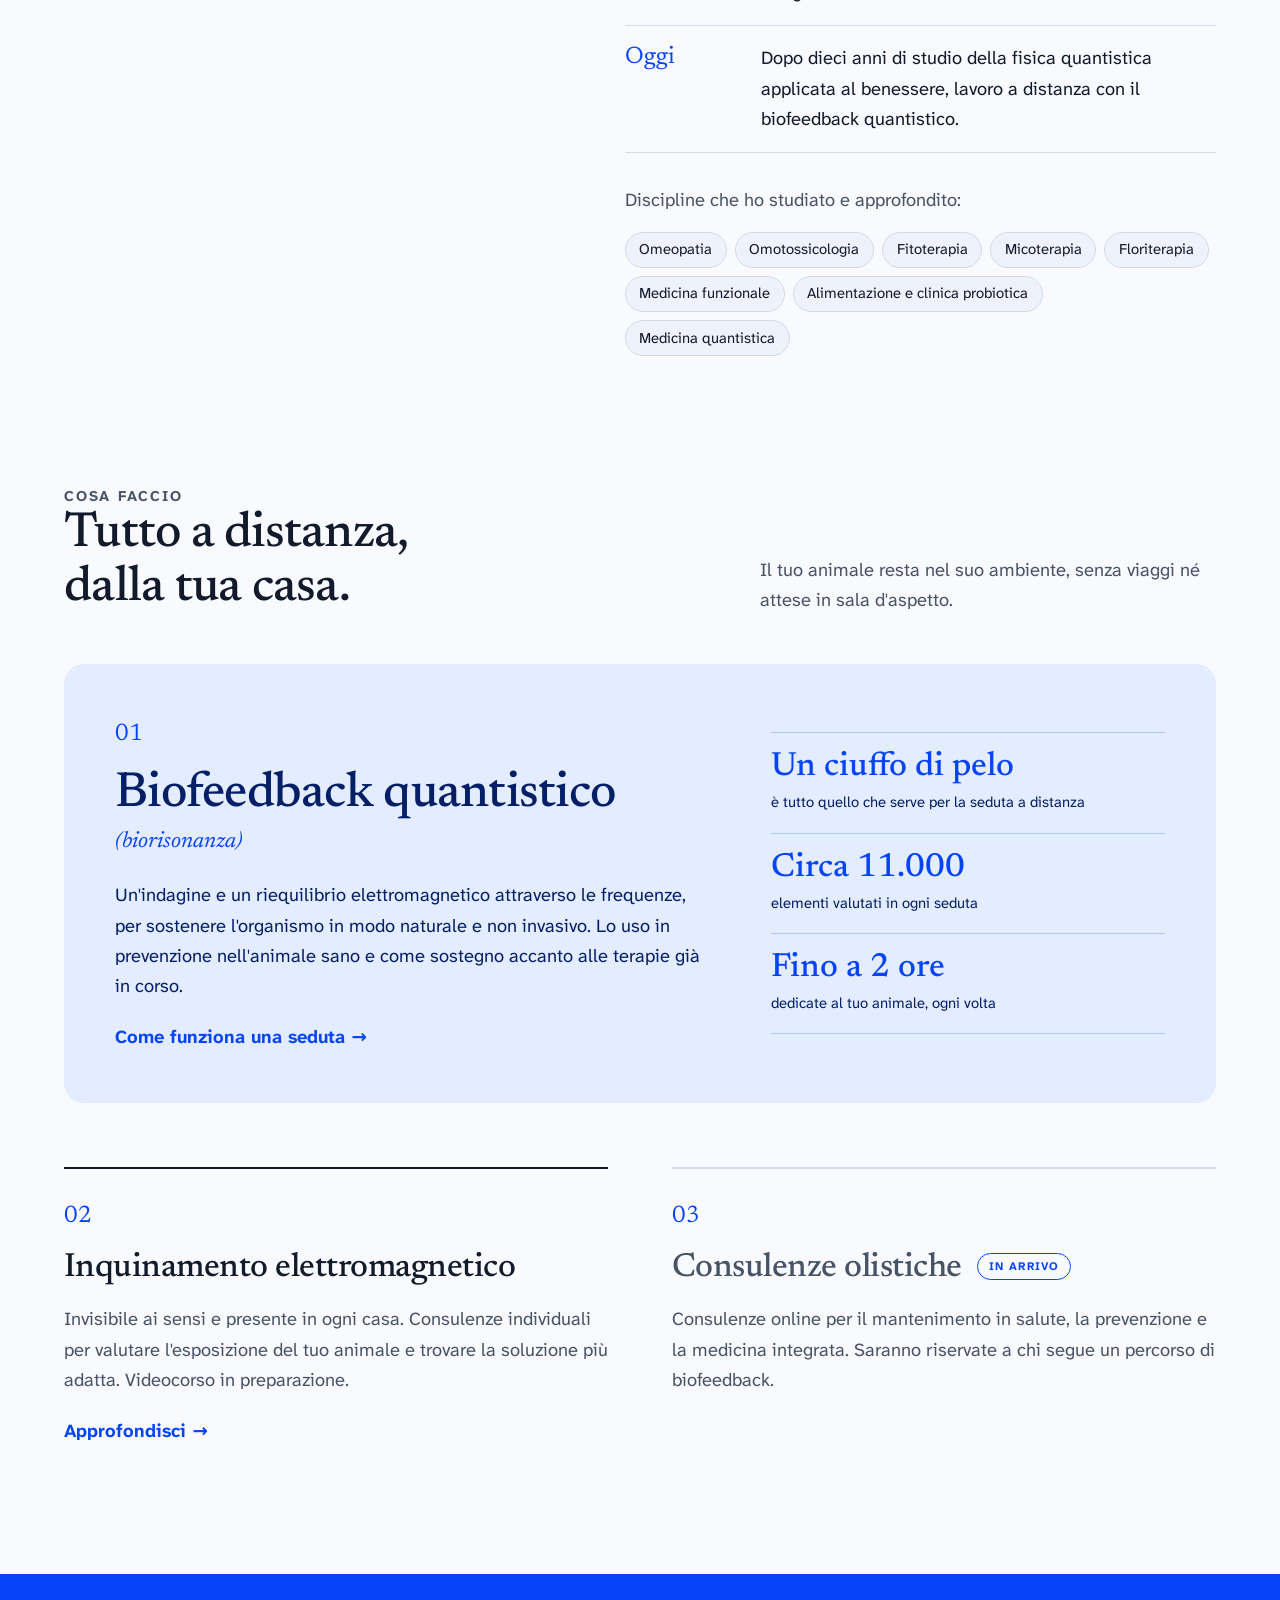
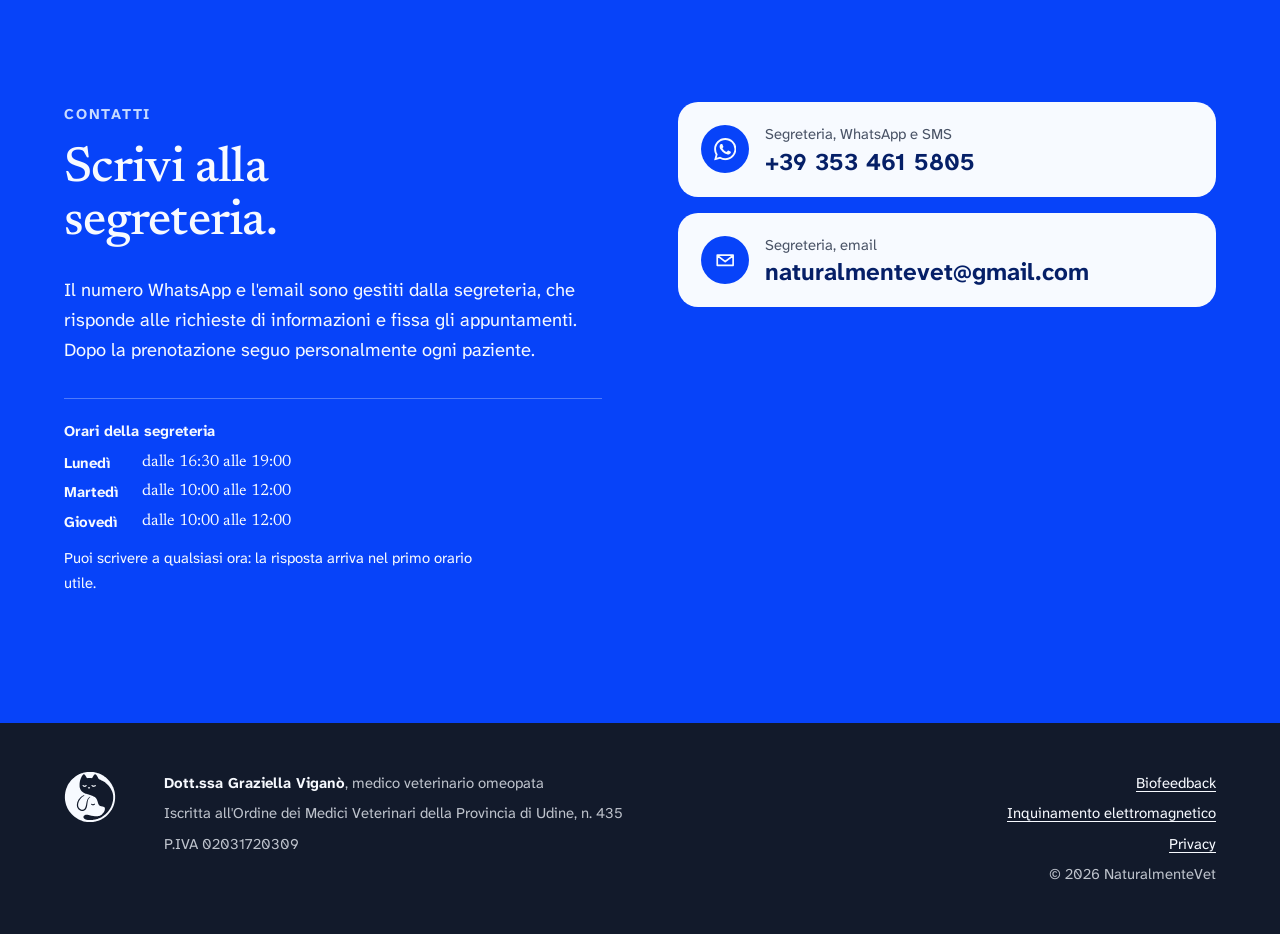
==== commit 187aaf9a: "Testo inquinamento elettromagnetico e foto in assets/foto Pagina riscritta dal documento della dotto" ====
--- a/index.html
+++ b/index.html
@@ -13,7 +13,7 @@
   <meta property="og:title" content="NaturalmenteVet | Dott.ssa Graziella Viganò">
   <meta property="og:description" content="Medicina veterinaria olistica e biofeedback quantistico a distanza.">
   <meta property="og:url" content="https://naturalmentevet.it/">
-  <meta property="og:image" content="https://naturalmentevet.it/assets/img/og-image.jpg">
+  <meta property="og:image" content="https://naturalmentevet.it/assets/foto/og-image.jpg">
   <meta name="twitter:card" content="summary_large_image">
   <link rel="icon" href="favicon.ico" sizes="32x32">
   <link rel="icon" href="favicon.svg" type="image/svg+xml">
@@ -28,7 +28,7 @@
     "name": "NaturalmenteVet, Dott.ssa Graziella Viganò",
     "url": "https://naturalmentevet.it/",
     "logo": "https://naturalmentevet.it/apple-touch-icon.png",
-    "image": "https://naturalmentevet.it/assets/img/graziella-vigano-800.jpg",
+    "image": "https://naturalmentevet.it/assets/foto/graziella-vigano-800.jpg",
     "telephone": "+393534615805",
     "email": "naturalmentevet@gmail.com",
     "areaServed": { "@type": "Country", "name": "Italia" },
@@ -82,8 +82,8 @@
         </div>
         <figure class="hero-figure rise rise-3">
           <picture>
-            <source type="image/webp" srcset="assets/img/graziella-vigano-480.webp 480w, assets/img/graziella-vigano-800.webp 800w" sizes="(max-width: 52rem) 85vw, 32vw">
-            <img src="assets/img/graziella-vigano-800.jpg" srcset="assets/img/graziella-vigano-480.jpg 480w, assets/img/graziella-vigano-800.jpg 800w" sizes="(max-width: 52rem) 85vw, 32vw" width="800" height="1000" alt="La dottoressa Graziella Viganò in divisa blu con lo stetoscopio, davanti a una parete di fotografie di cani e gatti" fetchpriority="high">
+            <source type="image/webp" srcset="assets/foto/graziella-vigano-480.webp 480w, assets/foto/graziella-vigano-800.webp 800w" sizes="(max-width: 52rem) 85vw, 32vw">
+            <img src="assets/foto/graziella-vigano-800.jpg" srcset="assets/foto/graziella-vigano-480.jpg 480w, assets/foto/graziella-vigano-800.jpg 800w" sizes="(max-width: 52rem) 85vw, 32vw" width="800" height="1000" alt="La dottoressa Graziella Viganò in divisa blu con lo stetoscopio, davanti a una parete di fotografie di cani e gatti" fetchpriority="high">
           </picture>
           <figcaption><strong>Dott.ssa Graziella Viganò</strong>Medico veterinario dal 1996</figcaption>
         </figure>
@@ -147,7 +147,7 @@
           <article class="service">
             <p class="num">02</p>
             <h3>Inquinamento elettromagnetico</h3>
-            <p>Informazione e consulenze sull'inquinamento elettromagnetico, artificiale e naturale, negli ambienti in cui vivi con il tuo animale. Videocorso in preparazione.</p>
+            <p>Invisibile ai sensi e presente in ogni casa. Consulenze individuali per valutare l'esposizione del tuo animale e trovare la soluzione più adatta. Videocorso in preparazione.</p>
             <a class="link-arrow" href="inquinamento-elettromagnetico/">Approfondisci</a>
           </article>
           <article class="service is-soon">
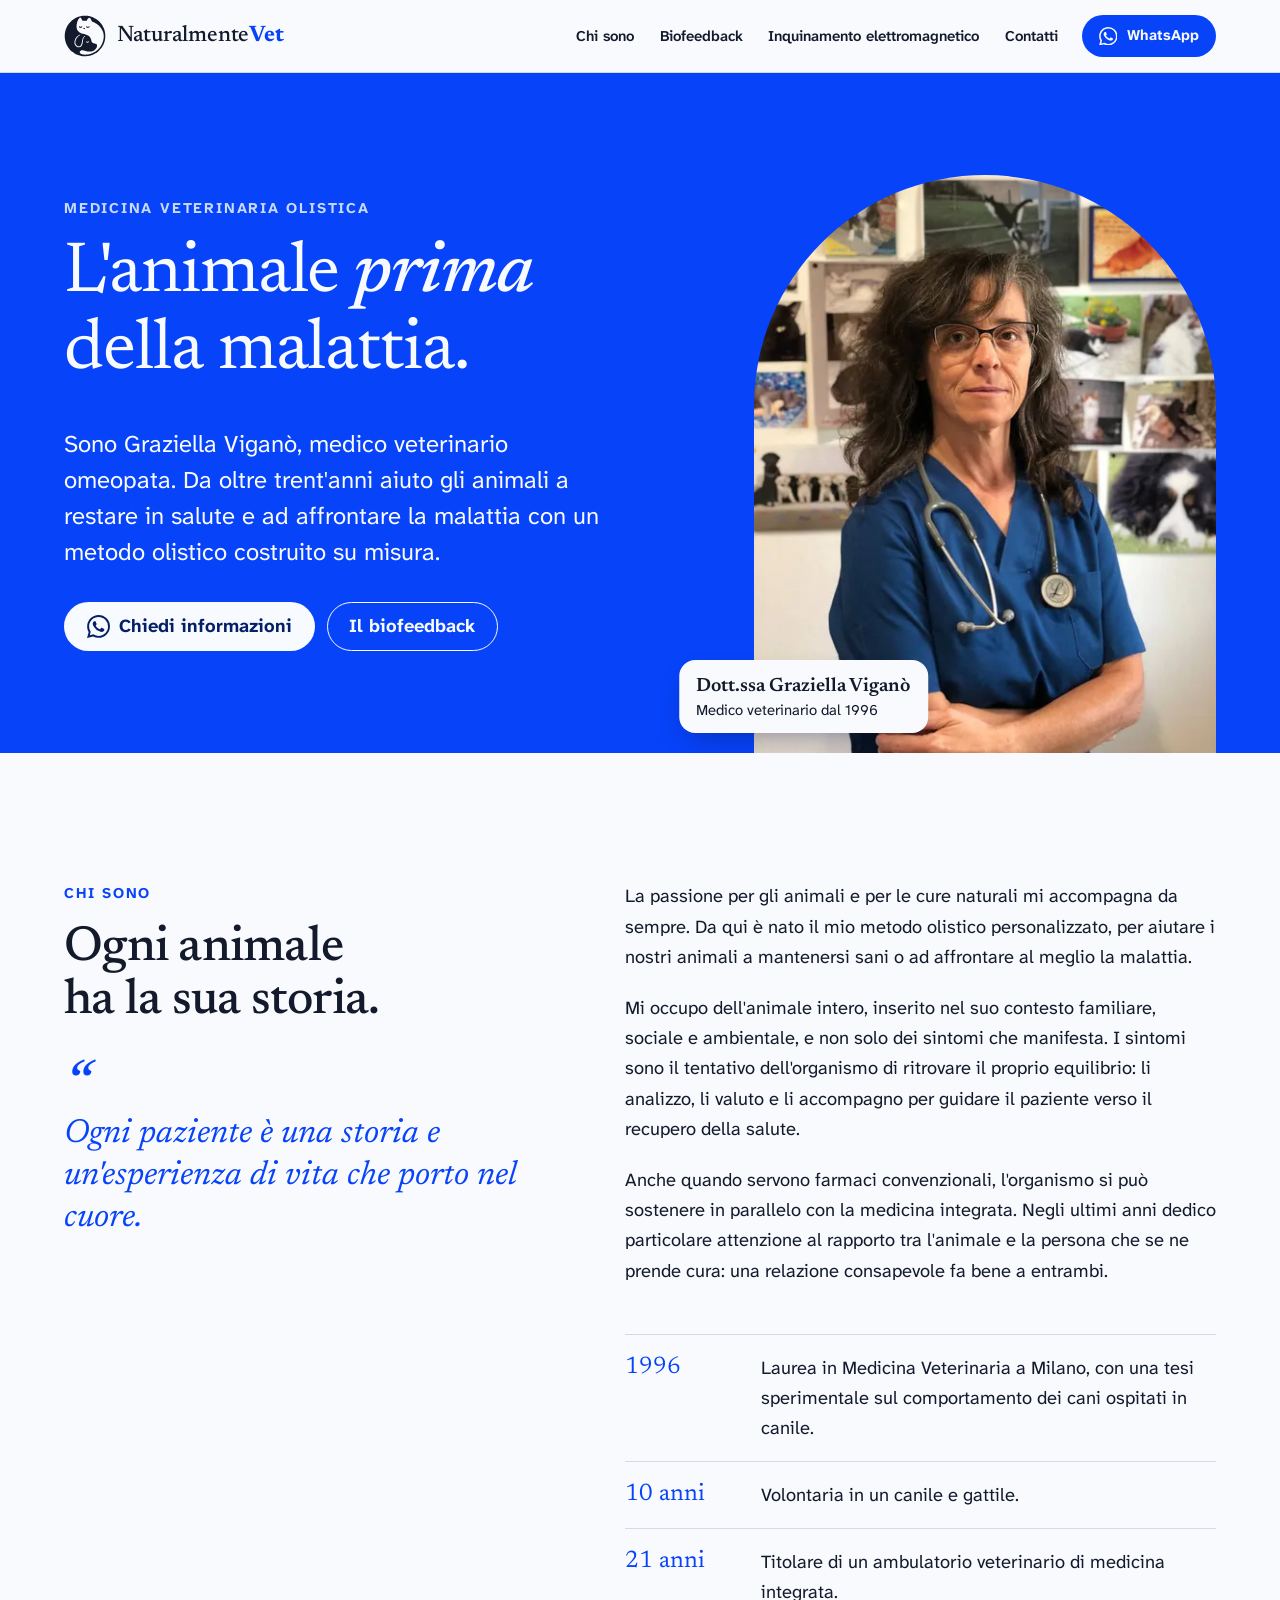
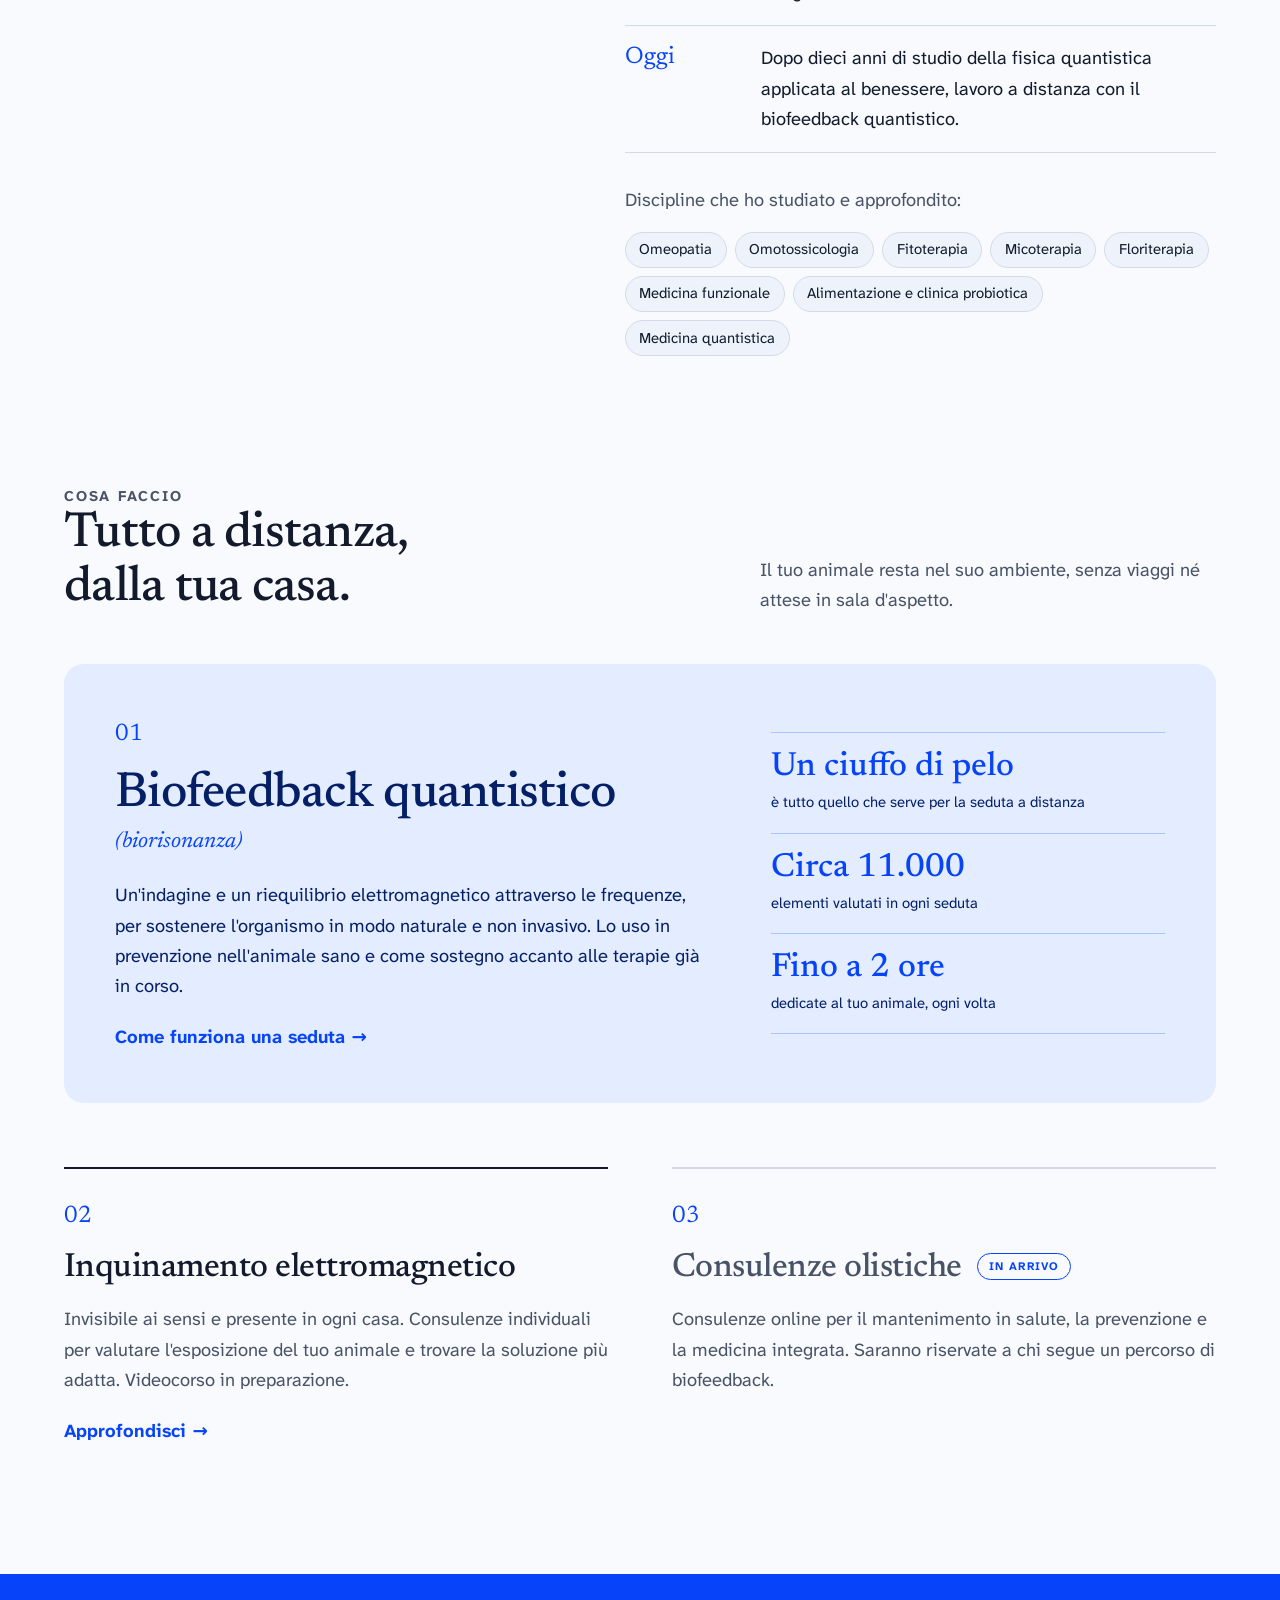
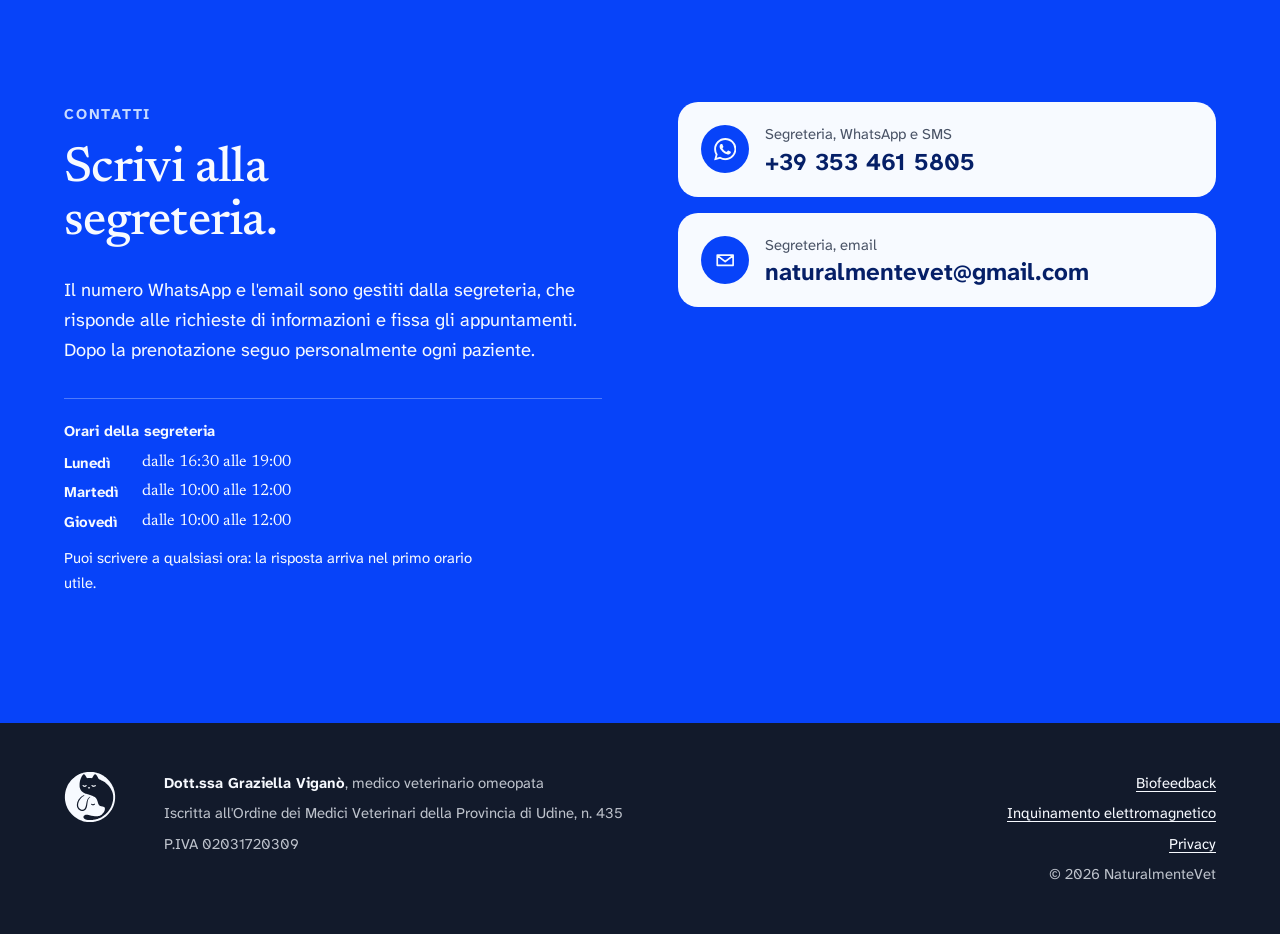
==== commit 2254b5c3: "Icone WhatsApp ed email visibili ovunque Lo sprite delle icone ora è incorporato in ogni pagina inve" ====
--- a/index.html
+++ b/index.html
@@ -42,6 +42,11 @@
   </script>
 </head>
 <body>
+  <svg xmlns="http://www.w3.org/2000/svg" style="display:none" aria-hidden="true">
+    <symbol id="i-wa" viewBox="0 0 24 24"><path fill="currentColor" d="M17.47 14.38c-.3-.15-1.76-.87-2.03-.97-.27-.1-.47-.15-.67.15-.2.3-.77.97-.94 1.16-.17.2-.35.22-.64.08-.3-.15-1.26-.46-2.39-1.48-.88-.79-1.48-1.76-1.65-2.06-.17-.3-.02-.46.13-.6.13-.14.3-.35.45-.52.15-.18.2-.3.3-.5.1-.2.05-.37-.03-.52-.07-.15-.67-1.61-.92-2.2-.24-.59-.49-.5-.67-.51h-.57c-.2 0-.52.07-.79.37-.27.3-1.04 1.02-1.04 2.48s1.07 2.88 1.21 3.07c.15.2 2.1 3.2 5.08 4.49.71.3 1.26.49 1.7.63.71.22 1.36.19 1.87.12.57-.09 1.76-.72 2-1.42.25-.69.25-1.29.18-1.41-.08-.13-.27-.2-.57-.35m-5.42 7.4h-.01a9.87 9.87 0 0 1-5.03-1.38l-.36-.21-3.74.98 1-3.65-.24-.37a9.86 9.86 0 0 1-1.51-5.26c0-5.45 4.44-9.88 9.89-9.88 2.64 0 5.12 1.03 6.99 2.9a9.82 9.82 0 0 1 2.89 6.99c0 5.45-4.44 9.88-9.89 9.88m8.41-18.3A11.82 11.82 0 0 0 12.05 0C5.5 0 .16 5.34.16 11.89c0 2.1.55 4.14 1.59 5.95L.06 24l6.3-1.65a11.88 11.88 0 0 0 5.68 1.45h.01c6.55 0 11.89-5.34 11.89-11.89a11.82 11.82 0 0 0-3.48-8.41Z"/></symbol>
+    <symbol id="i-mail" viewBox="0 0 24 24"><path fill="none" stroke="currentColor" stroke-width="1.8" stroke-linecap="round" stroke-linejoin="round" d="M3.5 6.5h17v11h-17zM3.5 7l8.5 6.5L20.5 7"/></symbol>
+    <symbol id="i-menu" viewBox="0 0 24 24"><path fill="none" stroke="currentColor" stroke-width="2" stroke-linecap="round" d="M4 7h16M4 12h16M4 17h16"/></symbol>
+  </svg>
   <a class="skip" href="#contenuto">Vai al contenuto</a>
   <header class="site-header">
     <div class="wrap">
@@ -58,10 +63,10 @@
         </ul>
       </nav>
       <a class="btn btn-primary btn-sm header-cta" href="https://wa.me/393534615805?text=Buongiorno%2C%20vorrei%20ricevere%20informazioni." target="_blank" rel="noopener" aria-label="Scrivi su WhatsApp">
-        <svg aria-hidden="true"><use href="assets/img/icons.svg#i-wa"/></svg><span>WhatsApp</span>
+        <svg aria-hidden="true"><use href="#i-wa"/></svg><span>WhatsApp</span>
       </a>
       <button class="menu-toggle" type="button" aria-expanded="false" aria-controls="menu">
-        <svg aria-hidden="true"><use href="assets/img/icons.svg#i-menu"/></svg><span class="visually-hidden">Menu</span>
+        <svg aria-hidden="true"><use href="#i-menu"/></svg><span class="visually-hidden">Menu</span>
       </button>
     </div>
   </header>
@@ -75,7 +80,7 @@
           <p class="hero-lead rise rise-3">Sono Graziella Viganò, medico veterinario omeopata. Da oltre trent'anni aiuto gli animali a restare in salute e ad affrontare la malattia con un metodo olistico costruito su misura.</p>
           <div class="hero-actions rise rise-4">
             <a class="btn btn-light" href="https://wa.me/393534615805?text=Buongiorno%2C%20vorrei%20ricevere%20informazioni." target="_blank" rel="noopener">
-              <svg aria-hidden="true"><use href="assets/img/icons.svg#i-wa"/></svg>Chiedi informazioni
+              <svg aria-hidden="true"><use href="#i-wa"/></svg>Chiedi informazioni
             </a>
             <a class="btn btn-ghost" href="biofeedback/">Il biofeedback</a>
           </div>
@@ -178,13 +183,13 @@
         <ul class="channels">
           <li>
             <a class="channel" href="https://wa.me/393534615805?text=Buongiorno%2C%20vorrei%20ricevere%20informazioni." target="_blank" rel="noopener">
-              <span class="icon"><svg aria-hidden="true"><use href="assets/img/icons.svg#i-wa"/></svg></span>
+              <span class="icon"><svg aria-hidden="true"><use href="#i-wa"/></svg></span>
               <span><small>Segreteria, WhatsApp e SMS</small><strong>+39 353 461 5805</strong></span>
             </a>
           </li>
           <li>
             <a class="channel" href="mailto:naturalmentevet@gmail.com?subject=Richiesta%20informazioni%20dal%20sito">
-              <span class="icon"><svg aria-hidden="true"><use href="assets/img/icons.svg#i-mail"/></svg></span>
+              <span class="icon"><svg aria-hidden="true"><use href="#i-mail"/></svg></span>
               <span><small>Segreteria, email</small><strong>naturalmentevet@gmail.com</strong></span>
             </a>
           </li>
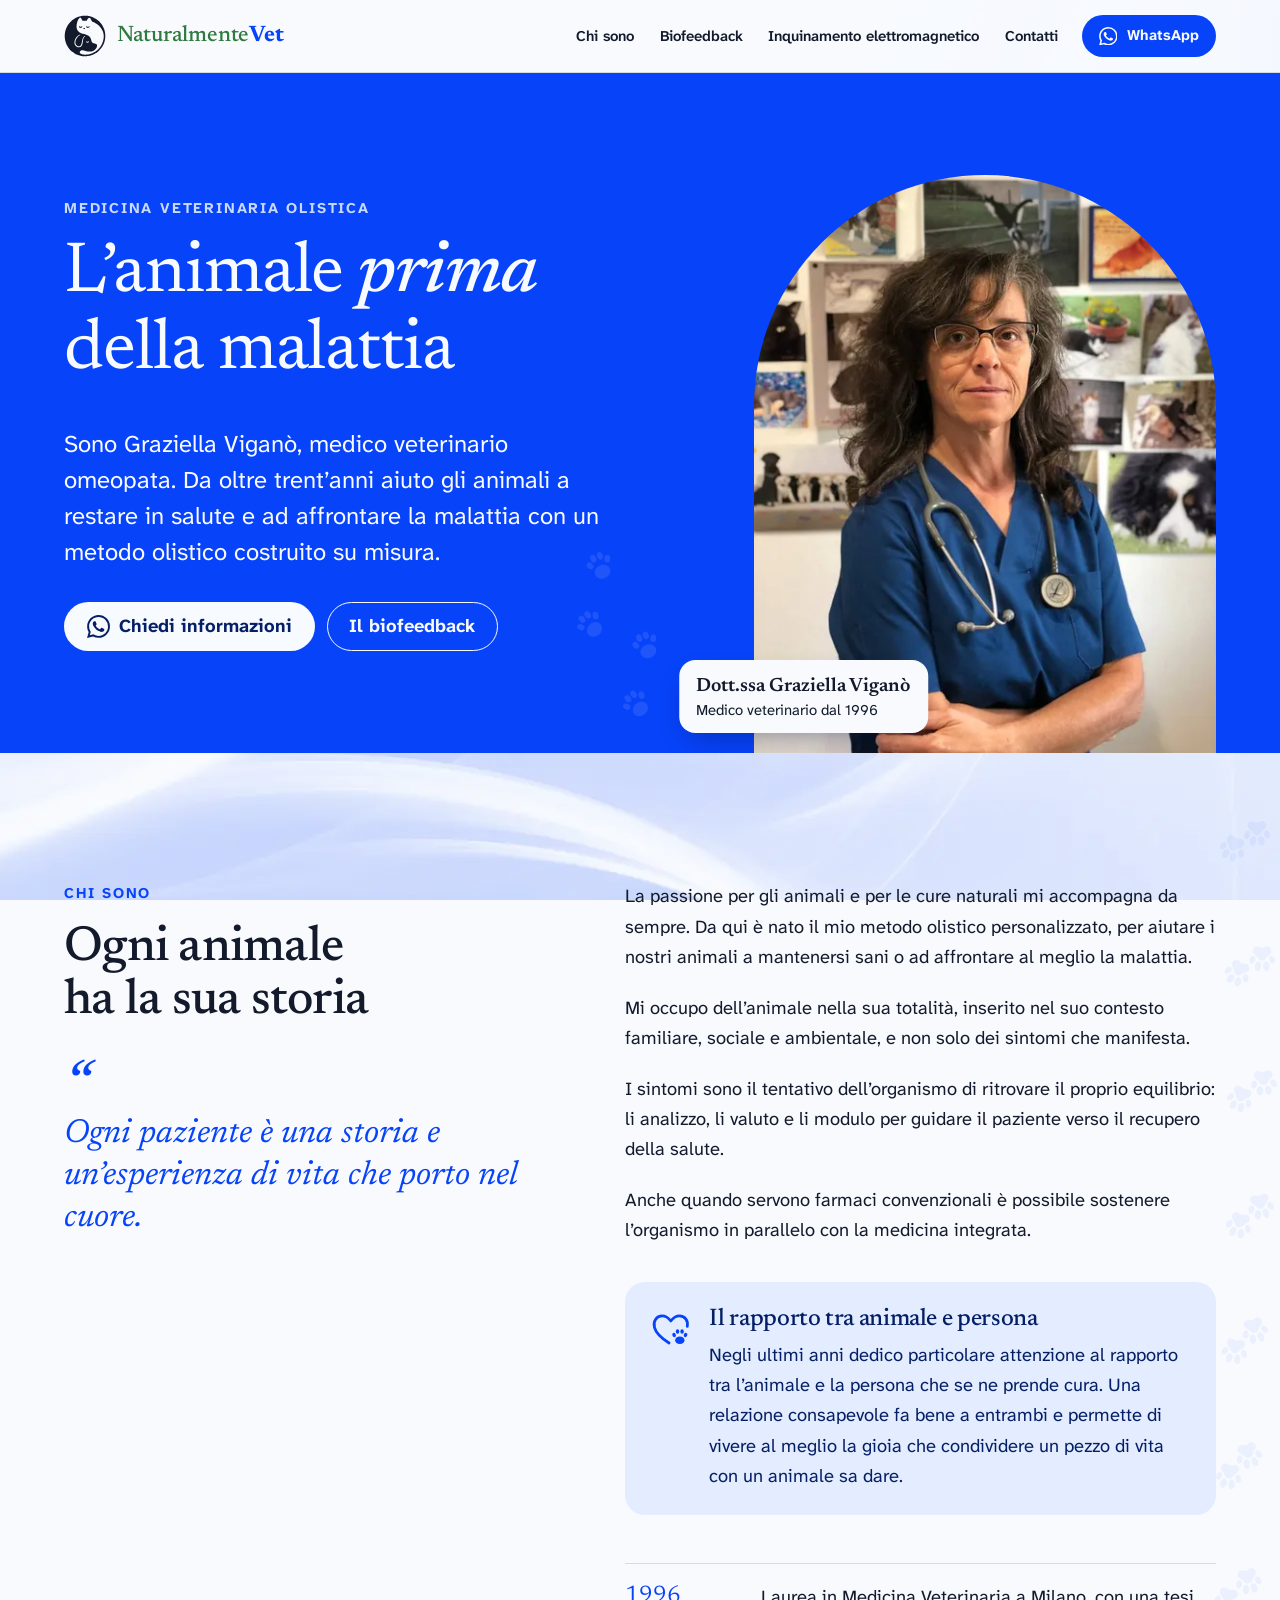
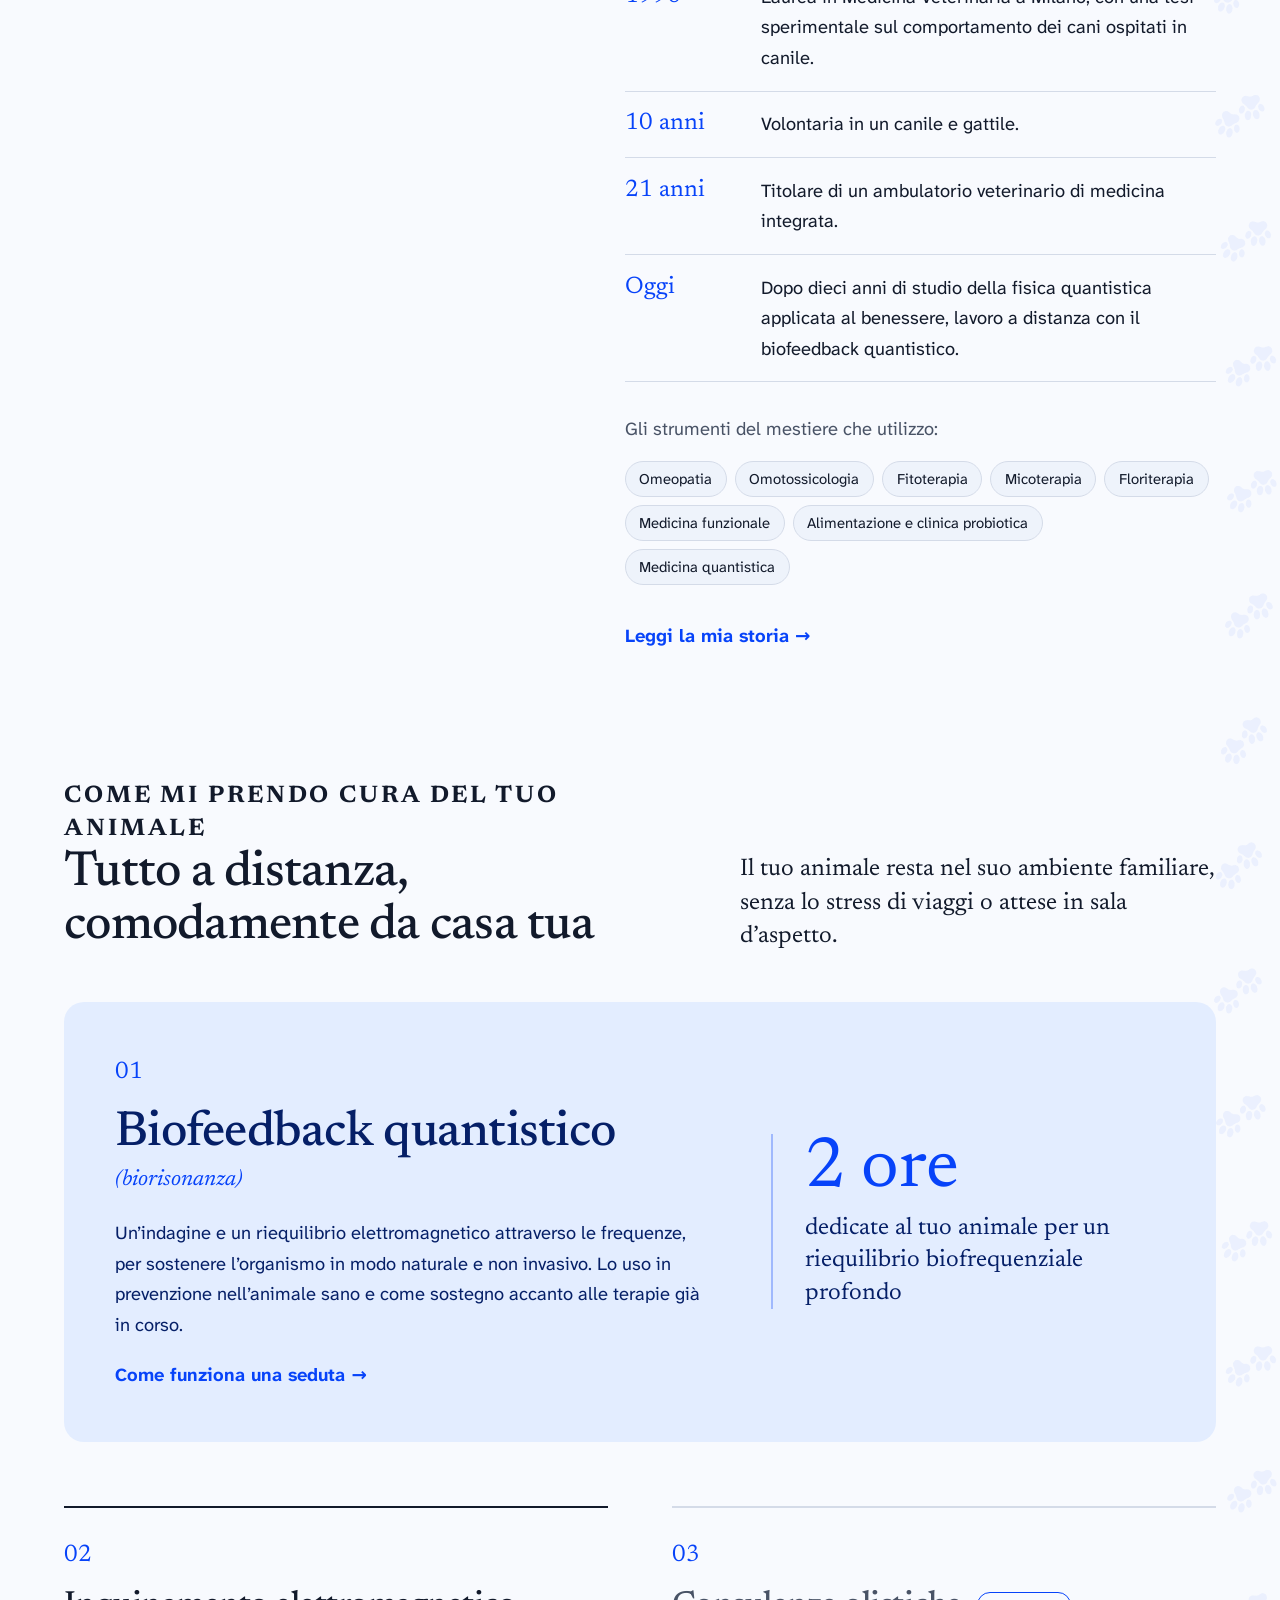
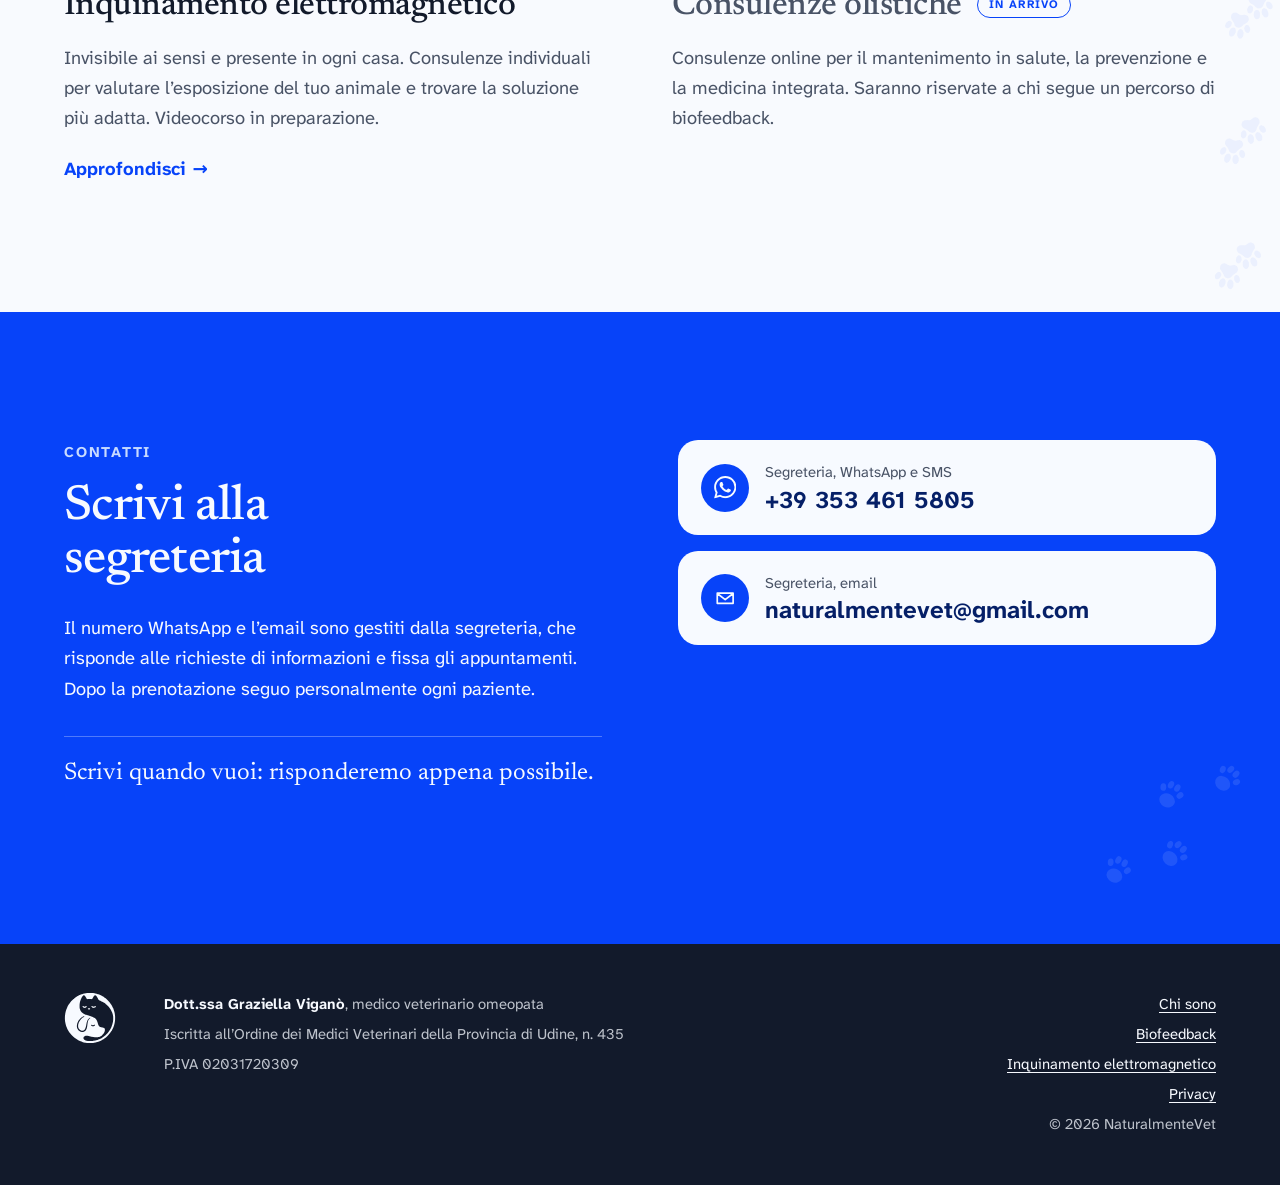
==== commit d6fc2500: "Commenti della dottoressa, pagina Chi sono, sfondo a onde e impronte - Testi aggiornati in home, bio" ====
--- a/index.html
+++ b/index.html
@@ -46,6 +46,7 @@
     <symbol id="i-wa" viewBox="0 0 24 24"><path fill="currentColor" d="M17.47 14.38c-.3-.15-1.76-.87-2.03-.97-.27-.1-.47-.15-.67.15-.2.3-.77.97-.94 1.16-.17.2-.35.22-.64.08-.3-.15-1.26-.46-2.39-1.48-.88-.79-1.48-1.76-1.65-2.06-.17-.3-.02-.46.13-.6.13-.14.3-.35.45-.52.15-.18.2-.3.3-.5.1-.2.05-.37-.03-.52-.07-.15-.67-1.61-.92-2.2-.24-.59-.49-.5-.67-.51h-.57c-.2 0-.52.07-.79.37-.27.3-1.04 1.02-1.04 2.48s1.07 2.88 1.21 3.07c.15.2 2.1 3.2 5.08 4.49.71.3 1.26.49 1.7.63.71.22 1.36.19 1.87.12.57-.09 1.76-.72 2-1.42.25-.69.25-1.29.18-1.41-.08-.13-.27-.2-.57-.35m-5.42 7.4h-.01a9.87 9.87 0 0 1-5.03-1.38l-.36-.21-3.74.98 1-3.65-.24-.37a9.86 9.86 0 0 1-1.51-5.26c0-5.45 4.44-9.88 9.89-9.88 2.64 0 5.12 1.03 6.99 2.9a9.82 9.82 0 0 1 2.89 6.99c0 5.45-4.44 9.88-9.89 9.88m8.41-18.3A11.82 11.82 0 0 0 12.05 0C5.5 0 .16 5.34.16 11.89c0 2.1.55 4.14 1.59 5.95L.06 24l6.3-1.65a11.88 11.88 0 0 0 5.68 1.45h.01c6.55 0 11.89-5.34 11.89-11.89a11.82 11.82 0 0 0-3.48-8.41Z"/></symbol>
     <symbol id="i-mail" viewBox="0 0 24 24"><path fill="none" stroke="currentColor" stroke-width="1.8" stroke-linecap="round" stroke-linejoin="round" d="M3.5 6.5h17v11h-17zM3.5 7l8.5 6.5L20.5 7"/></symbol>
     <symbol id="i-menu" viewBox="0 0 24 24"><path fill="none" stroke="currentColor" stroke-width="2" stroke-linecap="round" d="M4 7h16M4 12h16M4 17h16"/></symbol>
+    <symbol id="i-heartpaw" viewBox="0 0 24 24"><path fill="none" stroke="currentColor" stroke-width="1.6" stroke-linecap="round" stroke-linejoin="round" d="M11 20.2C8 18.3 3.6 14.9 2.6 11.3 1.6 7.7 3.7 4.6 7 4.6c2 0 3.6 1.1 5 2.9 1.4-1.8 3-2.9 5-2.9 3.2 0 5.2 2.8 4.5 6"/><g fill="currentColor"><ellipse cx="17.2" cy="18.6" rx="2.7" ry="2.2"/><ellipse cx="13.9" cy="15.6" rx="1" ry="1.25" transform="rotate(-25 13.9 15.6)"/><ellipse cx="15.9" cy="13.6" rx="1" ry="1.3"/><ellipse cx="18.5" cy="13.6" rx="1" ry="1.3"/><ellipse cx="20.5" cy="15.6" rx="1" ry="1.25" transform="rotate(25 20.5 15.6)"/></g></symbol>
   </svg>
   <a class="skip" href="#contenuto">Vai al contenuto</a>
   <header class="site-header">
@@ -56,7 +57,7 @@
       </a>
       <nav class="nav" id="menu" aria-label="Principale">
         <ul>
-          <li><a href="#chi-sono">Chi sono</a></li>
+          <li><a href="chi-sono/">Chi sono</a></li>
           <li><a href="biofeedback/">Biofeedback</a></li>
           <li><a href="inquinamento-elettromagnetico/">Inquinamento elettromagnetico</a></li>
           <li><a href="#contatti">Contatti</a></li>
@@ -71,13 +72,15 @@
     </div>
   </header>
 
-  <main id="contenuto">
-    <section class="hero" aria-labelledby="hero-title">
+  <main id="contenuto" class="has-walk">
+    <div class="walk" aria-hidden="true"></div>
+    <section class="hero has-paws" aria-labelledby="hero-title">
+      <span class="paws paws-hero" aria-hidden="true"></span>
       <div class="wrap">
         <div class="hero-text">
           <p class="eyebrow rise">Medicina veterinaria olistica</p>
-          <h1 id="hero-title" class="rise rise-2">L'animale <em>prima</em> della malattia.</h1>
-          <p class="hero-lead rise rise-3">Sono Graziella Viganò, medico veterinario omeopata. Da oltre trent'anni aiuto gli animali a restare in salute e ad affrontare la malattia con un metodo olistico costruito su misura.</p>
+          <h1 id="hero-title" class="rise rise-2">L’animale <em>prima</em> della malattia</h1>
+          <p class="hero-lead rise rise-3">Sono Graziella Viganò, medico veterinario omeopata. Da oltre trent’anni aiuto gli animali a restare in salute e ad affrontare la malattia con un metodo olistico costruito su misura.</p>
           <div class="hero-actions rise rise-4">
             <a class="btn btn-light" href="https://wa.me/393534615805?text=Buongiorno%2C%20vorrei%20ricevere%20informazioni." target="_blank" rel="noopener">
               <svg aria-hidden="true"><use href="#i-wa"/></svg>Chiedi informazioni
@@ -95,18 +98,27 @@
       </div>
     </section>
 
-    <section class="section" id="chi-sono" aria-labelledby="chi-sono-title">
+    <section class="section has-paws" id="chi-sono" aria-labelledby="chi-sono-title">
       <div class="wrap about">
         <div class="about-intro">
           <p class="eyebrow">Chi sono</p>
-          <h2 id="chi-sono-title">Ogni animale ha la sua storia.</h2>
-          <blockquote class="quote">Ogni paziente è una storia e un'esperienza di vita che porto nel cuore.</blockquote>
+          <h2 id="chi-sono-title">Ogni animale ha la sua storia</h2>
+          <blockquote class="quote">Ogni paziente è una storia e un’esperienza di vita che porto nel cuore.</blockquote>
         </div>
         <div>
           <div class="prose">
             <p>La passione per gli animali e per le cure naturali mi accompagna da sempre. Da qui è nato il mio metodo olistico personalizzato, per aiutare i nostri animali a mantenersi sani o ad affrontare al meglio la malattia.</p>
-            <p>Mi occupo dell'animale intero, inserito nel suo contesto familiare, sociale e ambientale, e non solo dei sintomi che manifesta. I sintomi sono il tentativo dell'organismo di ritrovare il proprio equilibrio: li analizzo, li valuto e li accompagno per guidare il paziente verso il recupero della salute.</p>
-            <p>Anche quando servono farmaci convenzionali, l'organismo si può sostenere in parallelo con la medicina integrata. Negli ultimi anni dedico particolare attenzione al rapporto tra l'animale e la persona che se ne prende cura: una relazione consapevole fa bene a entrambi.</p>
+            <p>Mi occupo dell’animale nella sua totalità, inserito nel suo contesto familiare, sociale e ambientale, e non solo dei sintomi che manifesta.</p>
+            <p>I sintomi sono il tentativo dell’organismo di ritrovare il proprio equilibrio: li analizzo, li valuto e li modulo per guidare il paziente verso il recupero della salute.</p>
+            <p>Anche quando servono farmaci convenzionali è possibile sostenere l’organismo in parallelo con la medicina integrata.</p>
+          </div>
+
+          <div class="bond">
+            <svg class="bond-icon" aria-hidden="true"><use href="#i-heartpaw"/></svg>
+            <div>
+              <h3>Il rapporto tra animale e persona</h3>
+              <p>Negli ultimi anni dedico particolare attenzione al rapporto tra l’animale e la persona che se ne prende cura. Una relazione consapevole fa bene a entrambi e permette di vivere al meglio la gioia che condividere un pezzo di vita con un animale sa dare.</p>
+            </div>
           </div>
 
           <ol class="timeline" aria-label="Percorso professionale">
@@ -116,43 +128,41 @@
             <li><span class="when">Oggi</span><p>Dopo dieci anni di studio della fisica quantistica applicata al benessere, lavoro a distanza con il biofeedback quantistico.</p></li>
           </ol>
 
-          <p class="muted" style="margin:2rem 0 0">Discipline che ho studiato e approfondito:</p>
+          <p class="muted" style="margin:2rem 0 0">Gli strumenti del mestiere che utilizzo:</p>
           <ul class="chips">
             <li>Omeopatia</li><li>Omotossicologia</li><li>Fitoterapia</li><li>Micoterapia</li><li>Floriterapia</li><li>Medicina funzionale</li><li>Alimentazione e clinica probiotica</li><li>Medicina quantistica</li>
           </ul>
-        </div>
-      </div>
-    </section>
-
-    <section class="section" id="servizi" aria-labelledby="servizi-title" style="padding-top:0">
+
+          <p style="margin:2.25rem 0 0"><a class="link-arrow" href="chi-sono/">Leggi la mia storia</a></p>
+        </div>
+      </div>
+    </section>
+
+    <section class="section has-paws" id="servizi" aria-labelledby="servizi-title" style="padding-top:0">
       <div class="wrap">
         <div class="services-head">
           <div>
-            <p class="eyebrow">Cosa faccio</p>
-            <h2 id="servizi-title">Tutto a distanza, dalla tua casa.</h2>
-          </div>
-          <p>Il tuo animale resta nel suo ambiente, senza viaggi né attese in sala d'aspetto.</p>
+            <p class="eyebrow">Come mi prendo cura del tuo animale</p>
+            <h2 id="servizi-title">Tutto a distanza, comodamente da casa tua</h2>
+          </div>
+          <p>Il tuo animale resta nel suo ambiente familiare, senza lo stress di viaggi o attese in sala d’aspetto.</p>
         </div>
 
         <article class="feature">
           <div>
             <p class="num">01</p>
             <h3>Biofeedback quantistico <small>(biorisonanza)</small></h3>
-            <p>Un'indagine e un riequilibrio elettromagnetico attraverso le frequenze, per sostenere l'organismo in modo naturale e non invasivo. Lo uso in prevenzione nell'animale sano e come sostegno accanto alle terapie già in corso.</p>
+            <p>Un’indagine e un riequilibrio elettromagnetico attraverso le frequenze, per sostenere l’organismo in modo naturale e non invasivo. Lo uso in prevenzione nell’animale sano e come sostegno accanto alle terapie già in corso.</p>
             <a class="link-arrow" href="biofeedback/">Come funziona una seduta</a>
           </div>
-          <ul class="facts">
-            <li><strong>Un ciuffo di pelo</strong><span>è tutto quello che serve per la seduta a distanza</span></li>
-            <li><strong>Circa 11.000</strong><span>elementi valutati in ogni seduta</span></li>
-            <li><strong>Fino a 2 ore</strong><span>dedicate al tuo animale, ogni volta</span></li>
-          </ul>
+          <p class="feature-note"><strong>2 ore</strong> dedicate al tuo animale per un riequilibrio biofrequenziale profondo</p>
         </article>
 
         <div class="service-list">
           <article class="service">
             <p class="num">02</p>
             <h3>Inquinamento elettromagnetico</h3>
-            <p>Invisibile ai sensi e presente in ogni casa. Consulenze individuali per valutare l'esposizione del tuo animale e trovare la soluzione più adatta. Videocorso in preparazione.</p>
+            <p>Invisibile ai sensi e presente in ogni casa. Consulenze individuali per valutare l’esposizione del tuo animale e trovare la soluzione più adatta. Videocorso in preparazione.</p>
             <a class="link-arrow" href="inquinamento-elettromagnetico/">Approfondisci</a>
           </article>
           <article class="service is-soon">
@@ -164,21 +174,14 @@
       </div>
     </section>
 
-    <section class="section contact" id="contatti" aria-labelledby="contatti-title">
+    <section class="section contact has-paws" id="contatti" aria-labelledby="contatti-title">
+      <span class="paws paws-c" aria-hidden="true"></span>
       <div class="wrap">
         <div>
           <p class="eyebrow">Contatti</p>
-          <h2 id="contatti-title">Scrivi alla segreteria.</h2>
-          <p>Il numero WhatsApp e l'email sono gestiti dalla segreteria, che risponde alle richieste di informazioni e fissa gli appuntamenti. Dopo la prenotazione seguo personalmente ogni paziente.</p>
-          <div class="hours">
-            <p style="margin:0"><strong>Orari della segreteria</strong></p>
-            <dl>
-              <dt>Lunedì</dt><dd>dalle 16:30 alle 19:00</dd>
-              <dt>Martedì</dt><dd>dalle 10:00 alle 12:00</dd>
-              <dt>Giovedì</dt><dd>dalle 10:00 alle 12:00</dd>
-            </dl>
-            <p style="margin:0.75rem 0 0">Puoi scrivere a qualsiasi ora: la risposta arriva nel primo orario utile.</p>
-          </div>
+          <h2 id="contatti-title">Scrivi alla segreteria</h2>
+          <p>Il numero WhatsApp e l’email sono gestiti dalla segreteria, che risponde alle richieste di informazioni e fissa gli appuntamenti. Dopo la prenotazione seguo personalmente ogni paziente.</p>
+          <p class="reply-note">Scrivi quando vuoi: risponderemo appena possibile.</p>
         </div>
         <ul class="channels">
           <li>
@@ -203,10 +206,11 @@
       <img src="assets/img/logo-light.svg" alt="" width="52" height="52">
       <div>
         <p><strong>Dott.ssa Graziella Viganò</strong>, medico veterinario omeopata</p>
-        <p>Iscritta all'Ordine dei Medici Veterinari della Provincia di Udine, n. 435</p>
+        <p>Iscritta all’Ordine dei Medici Veterinari della Provincia di Udine, n. 435</p>
         <p>P.IVA 02031720309</p>
       </div>
       <ul class="footer-links">
+        <li><a href="chi-sono/">Chi sono</a></li>
         <li><a href="biofeedback/">Biofeedback</a></li>
         <li><a href="inquinamento-elettromagnetico/">Inquinamento elettromagnetico</a></li>
         <li><a href="privacy/">Privacy</a></li>
--- a/assets/css/style.css
+++ b/assets/css/style.css
@@ -35,6 +35,7 @@
   --paper-2: #eef3fb;
   --line: #d4dbe8;
   --on-blue: #f7faff;
+  --green: #2f7a3f;
 
   --font-display: "Newsreader", "Iowan Old Style", Georgia, serif;
   --font-body: "Atkinson Hyperlegible Next", "Segoe UI", system-ui, sans-serif;
@@ -144,7 +145,7 @@
 .site-header .wrap { display: flex; align-items: center; gap: 1.5rem; min-height: 4.5rem; }
 .brand { display: flex; align-items: center; gap: 0.7rem; text-decoration: none; color: var(--ink); margin-right: auto; }
 .brand img { width: 2.6rem; height: 2.6rem; }
-.brand-name { font-family: var(--font-display); font-size: 1.4rem; font-weight: 500; letter-spacing: -0.01em; line-height: 1; }
+.brand-name { font-family: var(--font-display); font-size: 1.4rem; font-weight: 500; letter-spacing: -0.01em; line-height: 1; color: var(--green); }
 .brand-name b { font-weight: 700; color: var(--blue); }
 .nav ul { list-style: none; display: flex; gap: 1.6rem; margin: 0; padding: 0; }
 .nav a { color: var(--ink); text-decoration: none; font-weight: 600; font-size: var(--step--1); padding: 0.4rem 0; border-bottom: 2px solid transparent; }
@@ -253,8 +254,8 @@
 
 /* Servizi */
 .services-head { display: flex; flex-wrap: wrap; align-items: end; justify-content: space-between; gap: 1rem 3rem; margin-bottom: 3rem; }
-.services-head h2 { margin: 0; max-width: 16ch; }
-.services-head p { max-width: 38ch; margin: 0; color: var(--ink-soft); }
+.services-head h2 { margin: 0; max-width: 20ch; }
+.services-head p { max-width: 34ch; margin: 0; color: var(--ink); font-family: var(--font-display); font-size: var(--step-1); line-height: 1.4; }
 
 .feature {
   display: grid; grid-template-columns: minmax(0, 1.2fr) minmax(0, 0.8fr);
@@ -267,11 +268,6 @@
 .feature .num, .service .num { font-family: var(--font-display); font-size: var(--step-1); color: var(--blue); margin: 0 0 0.75rem; }
 .feature h3 { font-size: var(--step-3); color: var(--blue-ink); }
 .feature h3 small { display: block; font-size: 0.45em; font-style: italic; font-weight: 400; color: var(--blue); margin-top: 0.4rem; letter-spacing: 0; }
-.facts { list-style: none; margin: 0; padding: 0; align-self: center; }
-.facts li { padding: 1rem 0; border-top: 1px solid color-mix(in oklab, var(--blue) 25%, transparent); }
-.facts li:last-child { border-bottom: 1px solid color-mix(in oklab, var(--blue) 25%, transparent); }
-.facts strong { display: block; font-family: var(--font-display); font-size: var(--step-2); font-weight: 500; color: var(--blue); line-height: 1.1; }
-.facts span { font-size: var(--step--1); }
 
 .service-list { display: grid; grid-template-columns: 1fr 1fr; gap: 0 clamp(2rem, 5vw, 4rem); margin-top: clamp(2.5rem, 5vw, 4rem); }
 .service { padding-top: 1.75rem; border-top: 2px solid var(--ink); }
@@ -313,10 +309,6 @@
 .channel .icon svg { width: 1.4rem; height: 1.4rem; }
 .channel small { display: block; font-size: var(--step--1); color: var(--ink-soft); }
 .channel strong { display: block; font-size: var(--step-1); font-weight: 700; line-height: 1.25; word-break: break-word; }
-.hours { margin-top: 2rem; padding-top: 1.25rem; border-top: 1px solid color-mix(in oklab, var(--on-blue) 30%, transparent); font-size: var(--step--1); }
-.hours dl { margin: 0.5rem 0 0; display: grid; grid-template-columns: auto 1fr; gap: 0.3rem 1.5rem; }
-.hours dt { font-weight: 700; }
-.hours dd { margin: 0; font-family: var(--font-display); font-size: 1.1em; line-height: 1.35; }
 
 @media (max-width: 52rem) {
   .contact .wrap { grid-template-columns: 1fr; }
@@ -395,6 +387,83 @@
   .footer-links { text-align: left; }
 }
 
+/* Sfondo a onde, fisso dietro tutto il sito */
+body { position: relative; }
+body::before {
+  content: ""; position: fixed; inset: 0; z-index: -1; pointer-events: none;
+  background: url("../img/sfondo-onde.webp") right bottom / cover no-repeat;
+  opacity: 0.7;
+}
+
+/* Zampine decorative, chiarissime */
+.has-paws { position: relative; isolation: isolate; overflow-x: clip; }
+.paws {
+  position: absolute; z-index: -1; pointer-events: none;
+  width: clamp(4.5rem, 8vw, 7rem); aspect-ratio: 1 / 2;
+  background: var(--blue); opacity: 0.07;
+  -webkit-mask: url("../img/zampe.svg") center / contain no-repeat;
+          mask: url("../img/zampe.svg") center / contain no-repeat;
+}
+.hero .paws, .contact .paws { background: var(--on-blue); opacity: 0.1; }
+.paws-hero { left: 44%; bottom: 1.5rem; transform: rotate(-30deg); }
+.paws-a { right: 3%; top: 2.5rem; transform: rotate(18deg); }
+.paws-b { left: 1%; top: 38%; transform: rotate(-60deg); }
+.paws-c { right: 4%; bottom: 1.5rem; transform: rotate(35deg); }
+.paws-page { right: 7%; top: 1.5rem; transform: rotate(25deg); }
+@media (max-width: 52rem) {
+  .paws-hero { left: auto; right: 4%; top: 1.5rem; bottom: auto; }
+  .paws-b { display: none; }
+}
+
+/* Home: impronte che camminano lungo la pagina e si scuriscono scorrendo */
+.has-walk { position: relative; }
+.walk { position: absolute; inset: 0; z-index: -1; pointer-events: none; overflow: hidden; }
+.step {
+  position: absolute;
+  background: var(--blue); opacity: 0.05;
+  -webkit-mask: url("../img/impronte.png") center / contain no-repeat;
+          mask: url("../img/impronte.png") center / contain no-repeat;
+  transition: opacity 900ms var(--ease-out);
+}
+.step.is-past { opacity: 0.2; }
+@media (prefers-reduced-motion: reduce) { .step { transition: none; } }
+
+/* Rapporto animale-persona, messo in risalto */
+.bond {
+  display: grid; grid-template-columns: auto 1fr; gap: 1.1rem;
+  margin: 2.25rem 0 0; padding: 1.5rem 1.6rem;
+  background: var(--blue-tint); color: var(--blue-ink);
+  border-radius: var(--radius);
+}
+.bond-icon { width: 2.6rem; height: 2.6rem; color: var(--blue); margin-top: 0.15rem; }
+.bond h3 { font-size: var(--step-1); color: var(--blue-ink); margin-bottom: 0.4rem; }
+.bond p { margin: 0 0 0.75rem; }
+.bond p:last-child { margin: 0; }
+.article .bond h3 { margin-top: 0; }
+
+/* Nota a destra del biofeedback in home */
+.feature-note {
+  align-self: center; margin: 0;
+  padding-left: clamp(1.25rem, 3vw, 2rem);
+  border-left: 2px solid color-mix(in oklab, var(--blue) 30%, transparent);
+  font-family: var(--font-display); font-size: var(--step-1); line-height: 1.35; color: var(--blue-ink);
+}
+.feature-note strong { display: block; font-size: var(--step-4); font-weight: 400; line-height: 1; color: var(--blue); margin-bottom: 0.4rem; }
+@media (max-width: 52rem) {
+  .feature-note { padding-left: 0; border-left: 0; padding-top: 1.5rem; border-top: 1px solid color-mix(in oklab, var(--blue) 25%, transparent); }
+}
+
+/* Contatti: invito a scrivere */
+.reply-note {
+  margin-top: 2rem; padding-top: 1.25rem;
+  border-top: 1px solid color-mix(in oklab, var(--on-blue) 30%, transparent);
+  font-family: var(--font-display); font-size: var(--step-1); line-height: 1.35;
+}
+
+/* Pagina Chi sono */
+.quote-inline { margin: 2.5rem 0; }
+.aside-photo { width: 100%; aspect-ratio: 4 / 5; object-fit: cover; border-radius: 999px 999px 0.75rem 0.75rem; margin-bottom: 1.25rem; }
+
 /* Utility */
 .visually-hidden { position: absolute !important; width: 1px; height: 1px; overflow: hidden; clip: rect(0 0 0 0); white-space: nowrap; }
 .muted { color: var(--ink-soft); }
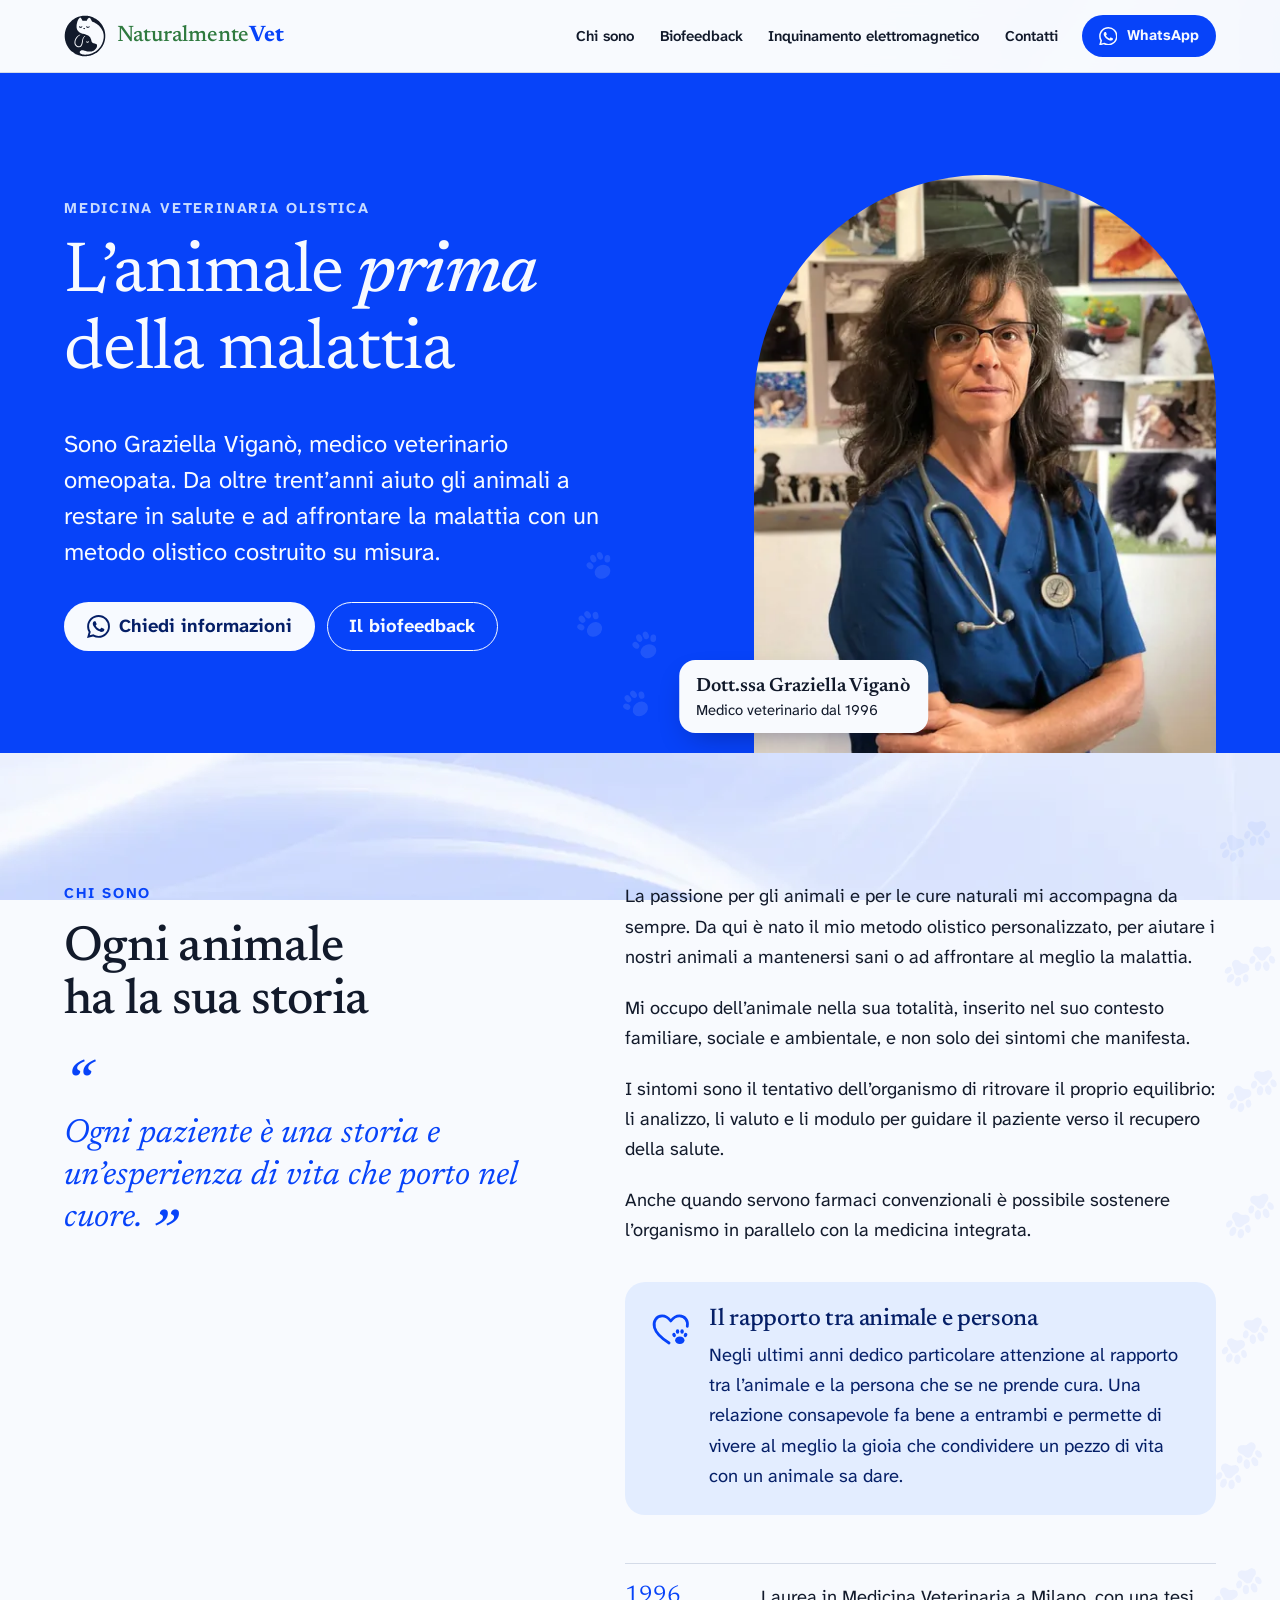
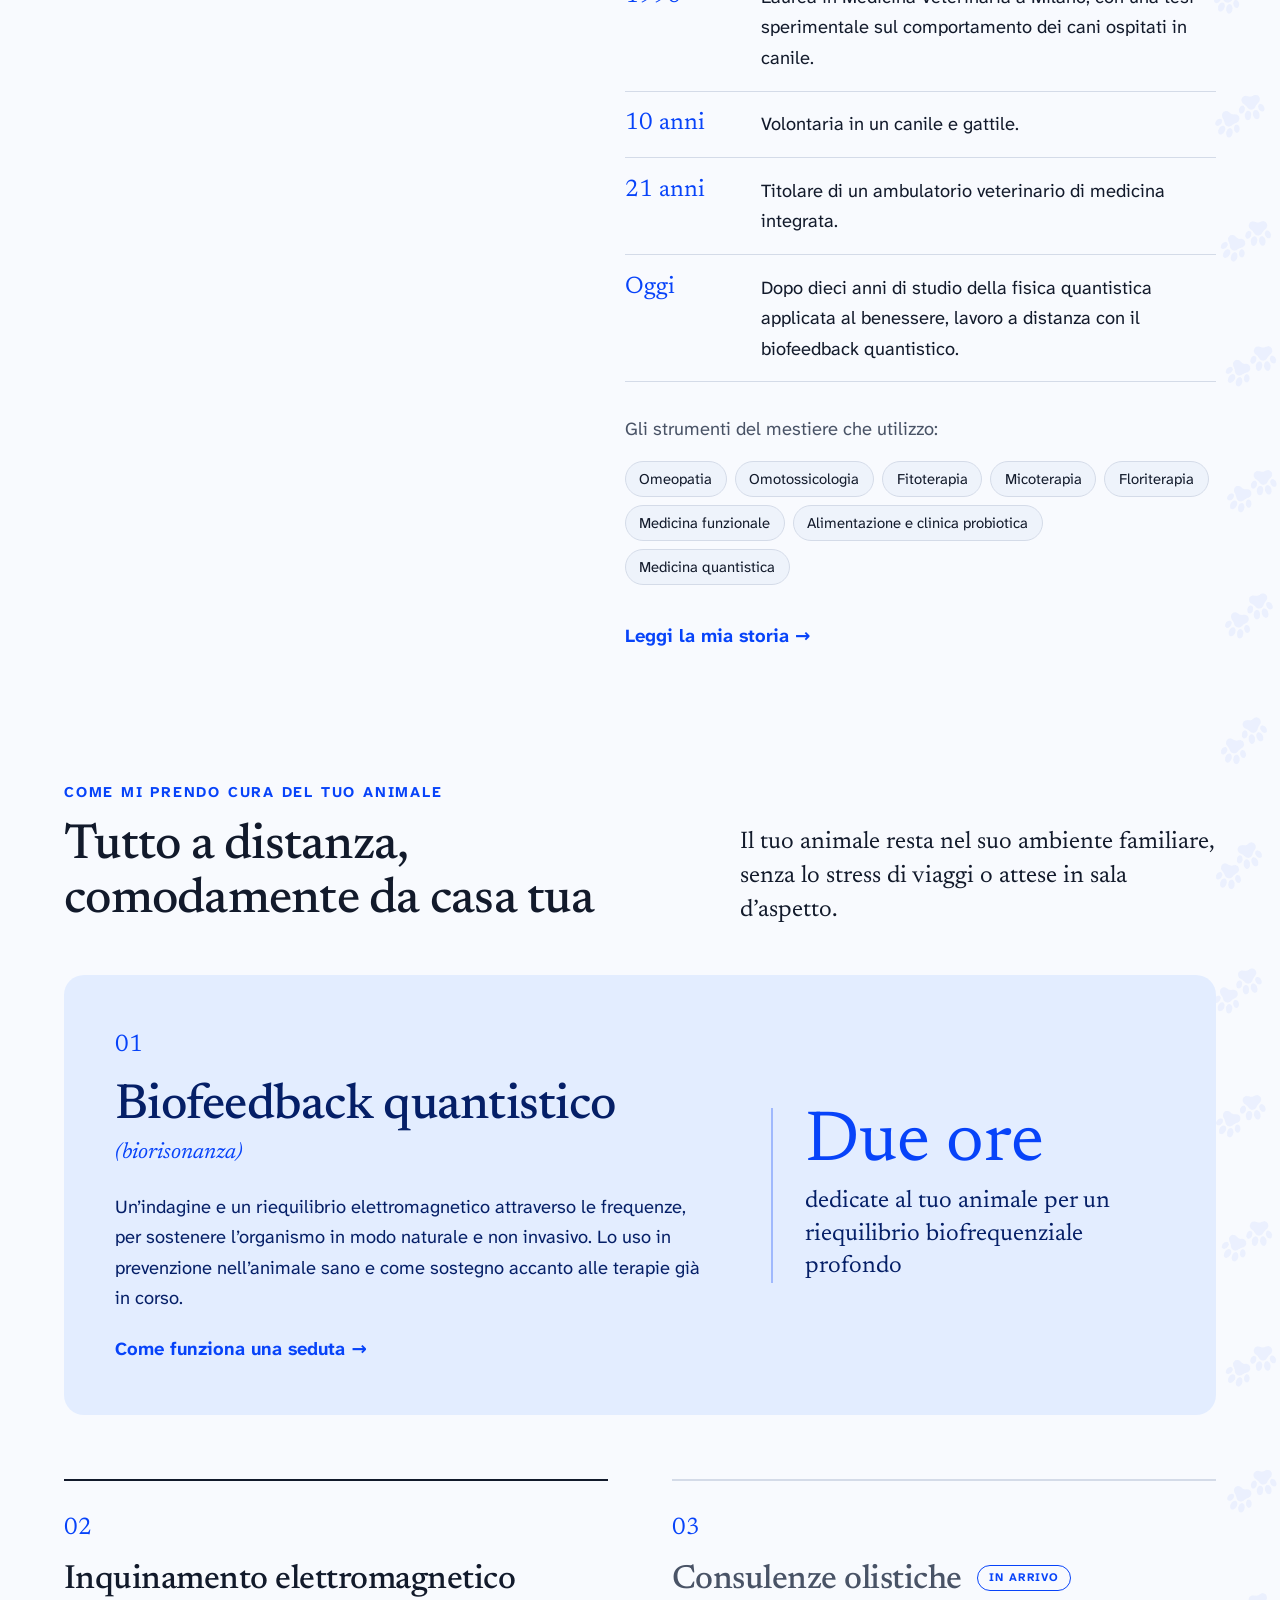
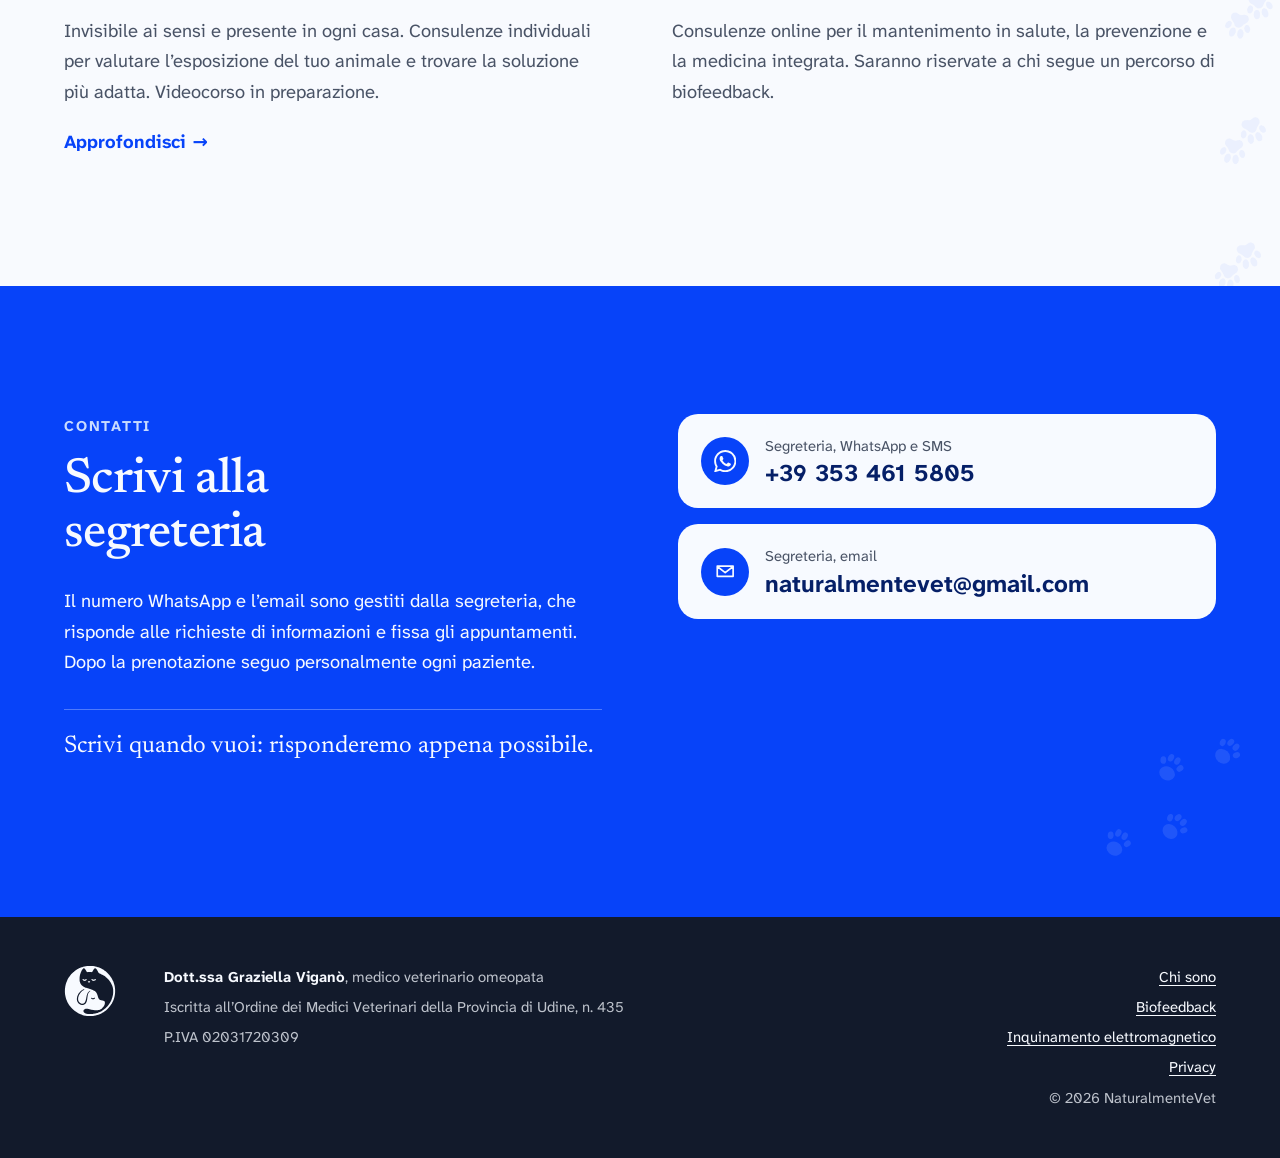
==== commit 7a29e994: "Etichetta servizi come Chi sono, virgolette chiuse, Due ore in lettere Co-Authored-By: Claude Opus 5" ====
--- a/index.html
+++ b/index.html
@@ -155,7 +155,7 @@
             <p>Un’indagine e un riequilibrio elettromagnetico attraverso le frequenze, per sostenere l’organismo in modo naturale e non invasivo. Lo uso in prevenzione nell’animale sano e come sostegno accanto alle terapie già in corso.</p>
             <a class="link-arrow" href="biofeedback/">Come funziona una seduta</a>
           </div>
-          <p class="feature-note"><strong>2 ore</strong> dedicate al tuo animale per un riequilibrio biofrequenziale profondo</p>
+          <p class="feature-note"><strong>Due ore</strong> dedicate al tuo animale per un riequilibrio biofrequenziale profondo</p>
         </article>
 
         <div class="service-list">
--- a/assets/css/style.css
+++ b/assets/css/style.css
@@ -238,6 +238,7 @@
   color: var(--blue);
 }
 .quote::before { content: "\201C"; display: block; font-size: 4rem; line-height: 0.6; margin-bottom: 0.4rem; }
+.quote::after { content: "\201D"; font-size: 4rem; line-height: 0; vertical-align: -0.42em; margin-left: 0.08em; }
 
 .timeline { list-style: none; margin: 3rem 0 0; padding: 0; border-top: 1px solid var(--line); }
 .timeline li { display: grid; grid-template-columns: 7.5rem 1fr; gap: 1rem; padding: 1.1rem 0; border-bottom: 1px solid var(--line); }
@@ -255,7 +256,7 @@
 /* Servizi */
 .services-head { display: flex; flex-wrap: wrap; align-items: end; justify-content: space-between; gap: 1rem 3rem; margin-bottom: 3rem; }
 .services-head h2 { margin: 0; max-width: 20ch; }
-.services-head p { max-width: 34ch; margin: 0; color: var(--ink); font-family: var(--font-display); font-size: var(--step-1); line-height: 1.4; }
+.services-head > p { max-width: 34ch; margin: 0; color: var(--ink); font-family: var(--font-display); font-size: var(--step-1); line-height: 1.4; }
 
 .feature {
   display: grid; grid-template-columns: minmax(0, 1.2fr) minmax(0, 0.8fr);
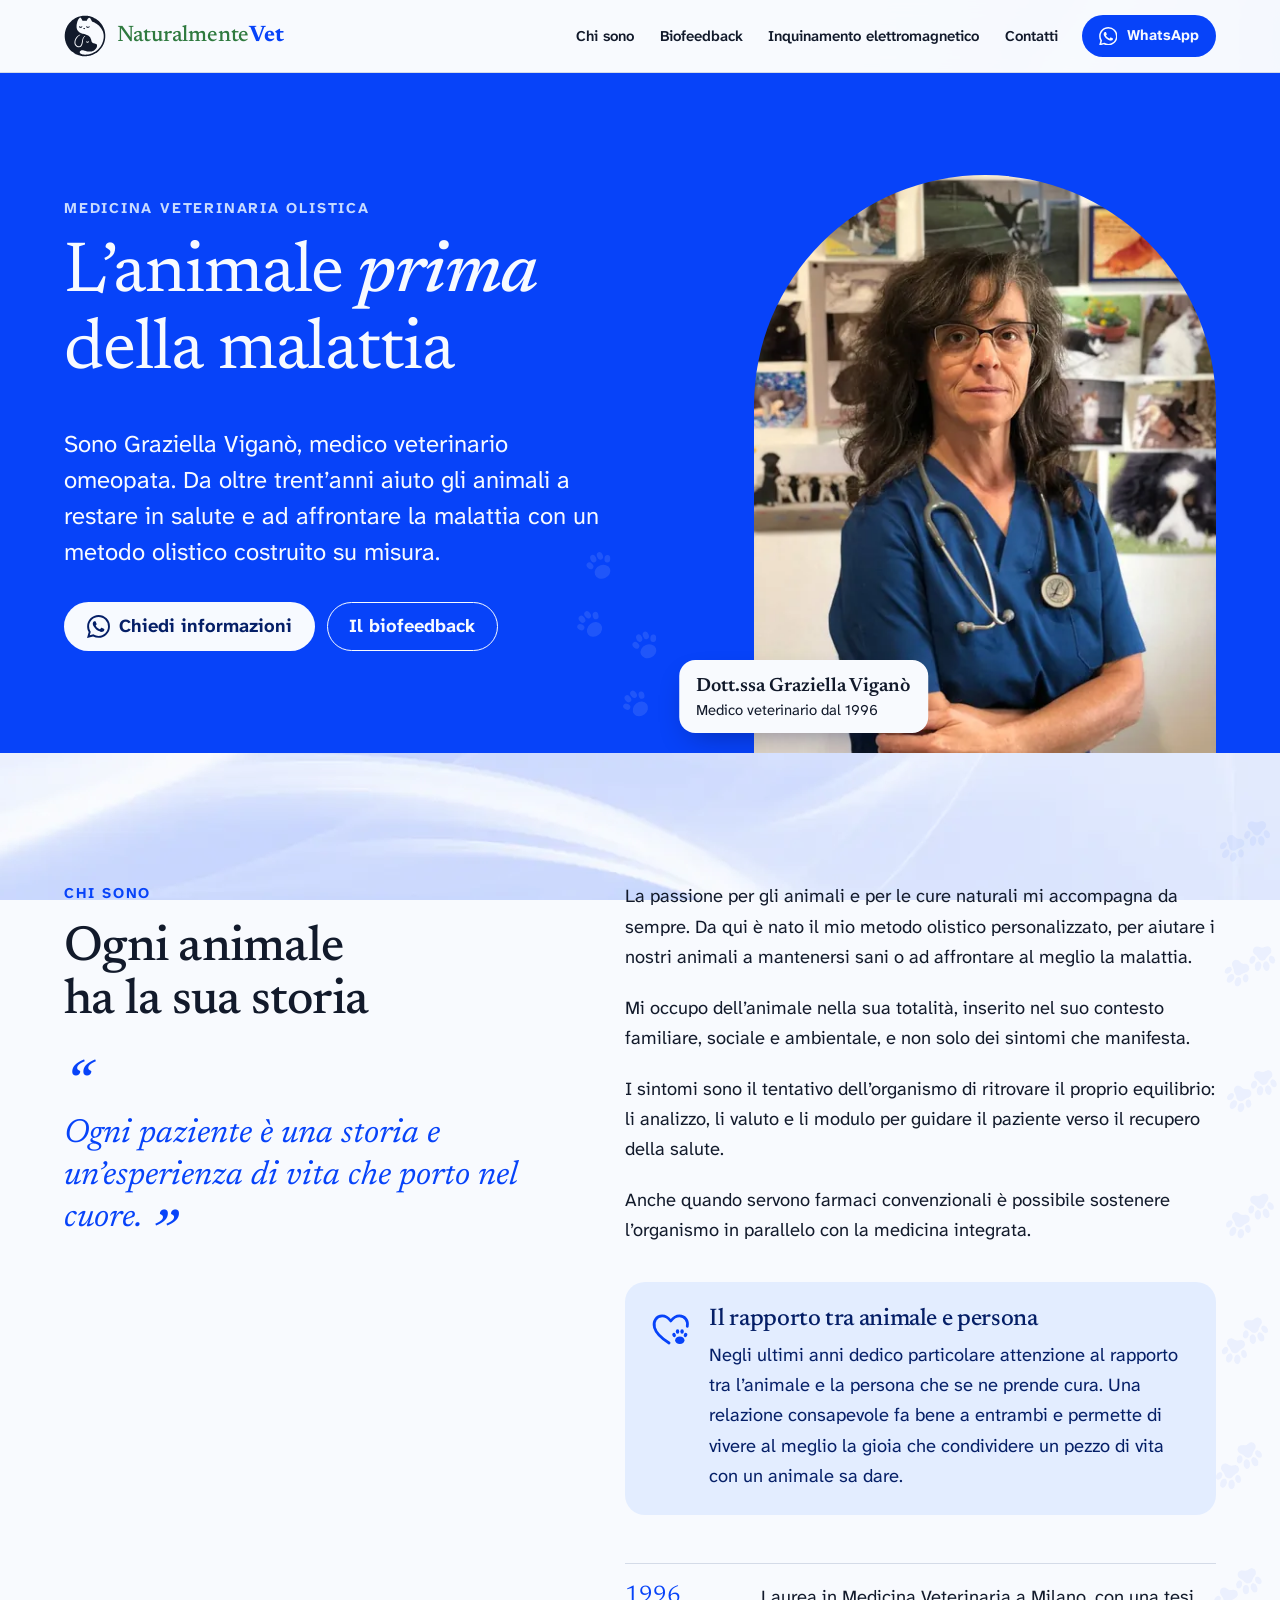
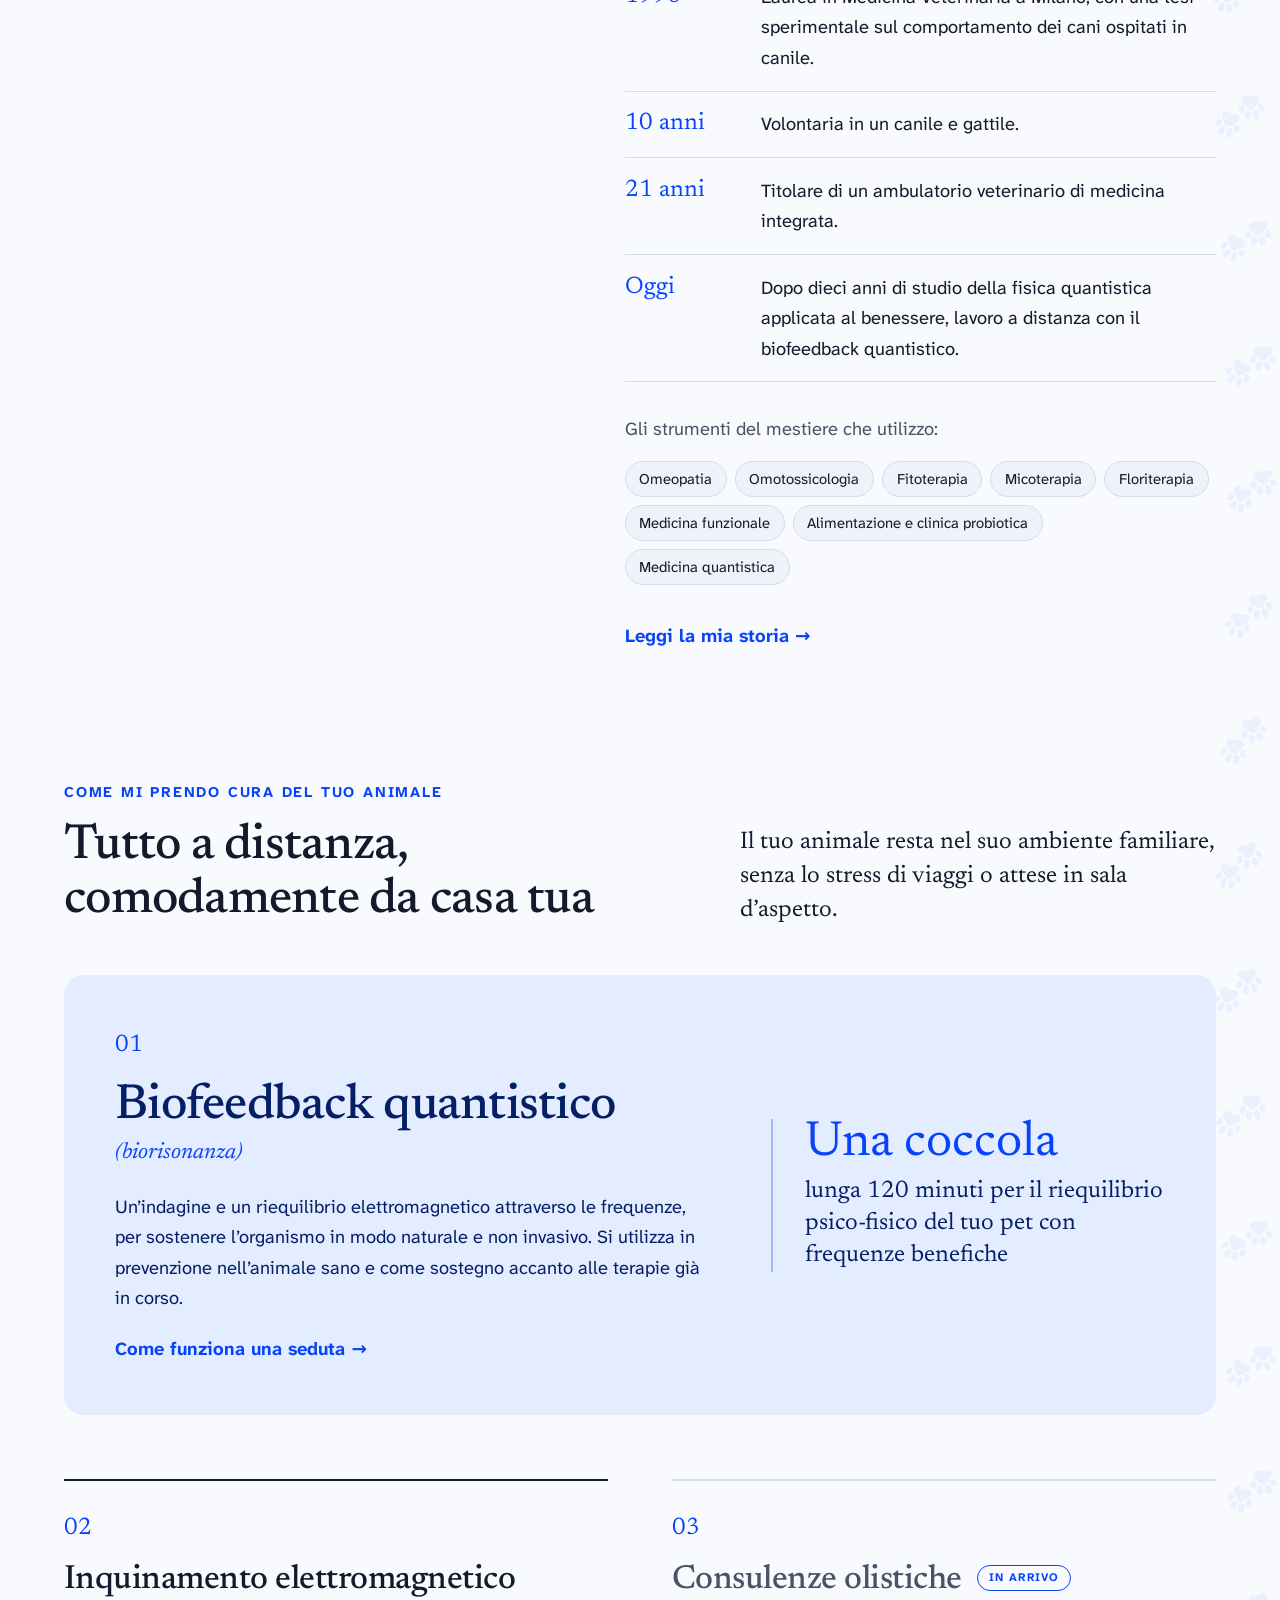
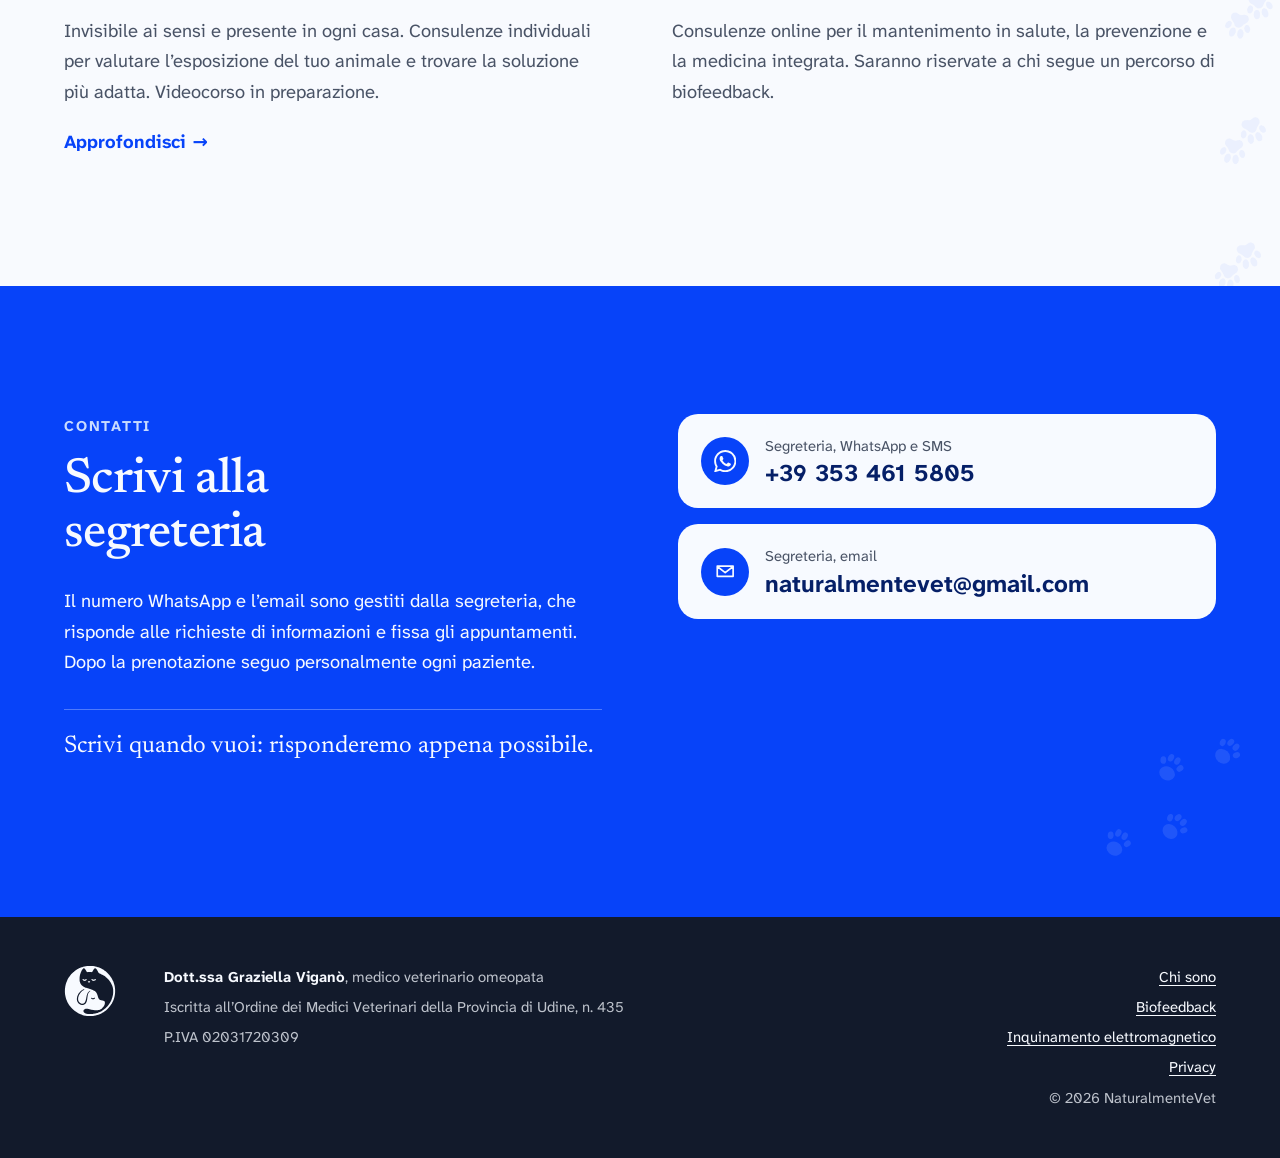
==== commit 54f02dfe: "Home: "Si utilizza" e nota "Una coccola lunga 120 minuti" Co-Authored-By: Claude Opus 5.5 <noreply@a" ====
--- a/index.html
+++ b/index.html
@@ -152,10 +152,10 @@
           <div>
             <p class="num">01</p>
             <h3>Biofeedback quantistico <small>(biorisonanza)</small></h3>
-            <p>Un’indagine e un riequilibrio elettromagnetico attraverso le frequenze, per sostenere l’organismo in modo naturale e non invasivo. Lo uso in prevenzione nell’animale sano e come sostegno accanto alle terapie già in corso.</p>
+            <p>Un’indagine e un riequilibrio elettromagnetico attraverso le frequenze, per sostenere l’organismo in modo naturale e non invasivo. Si utilizza in prevenzione nell’animale sano e come sostegno accanto alle terapie già in corso.</p>
             <a class="link-arrow" href="biofeedback/">Come funziona una seduta</a>
           </div>
-          <p class="feature-note"><strong>Due ore</strong> dedicate al tuo animale per un riequilibrio biofrequenziale profondo</p>
+          <p class="feature-note"><strong>Una coccola</strong> lunga 120 minuti per il riequilibrio psico-fisico del tuo pet con frequenze benefiche</p>
         </article>
 
         <div class="service-list">
--- a/assets/css/style.css
+++ b/assets/css/style.css
@@ -449,7 +449,7 @@
   border-left: 2px solid color-mix(in oklab, var(--blue) 30%, transparent);
   font-family: var(--font-display); font-size: var(--step-1); line-height: 1.35; color: var(--blue-ink);
 }
-.feature-note strong { display: block; font-size: var(--step-4); font-weight: 400; line-height: 1; color: var(--blue); margin-bottom: 0.4rem; }
+.feature-note strong { display: block; white-space: nowrap; font-size: var(--step-3); font-weight: 400; line-height: 1; color: var(--blue); margin-bottom: 0.4rem; }
 @media (max-width: 52rem) {
   .feature-note { padding-left: 0; border-left: 0; padding-top: 1.5rem; border-top: 1px solid color-mix(in oklab, var(--blue) 25%, transparent); }
 }
